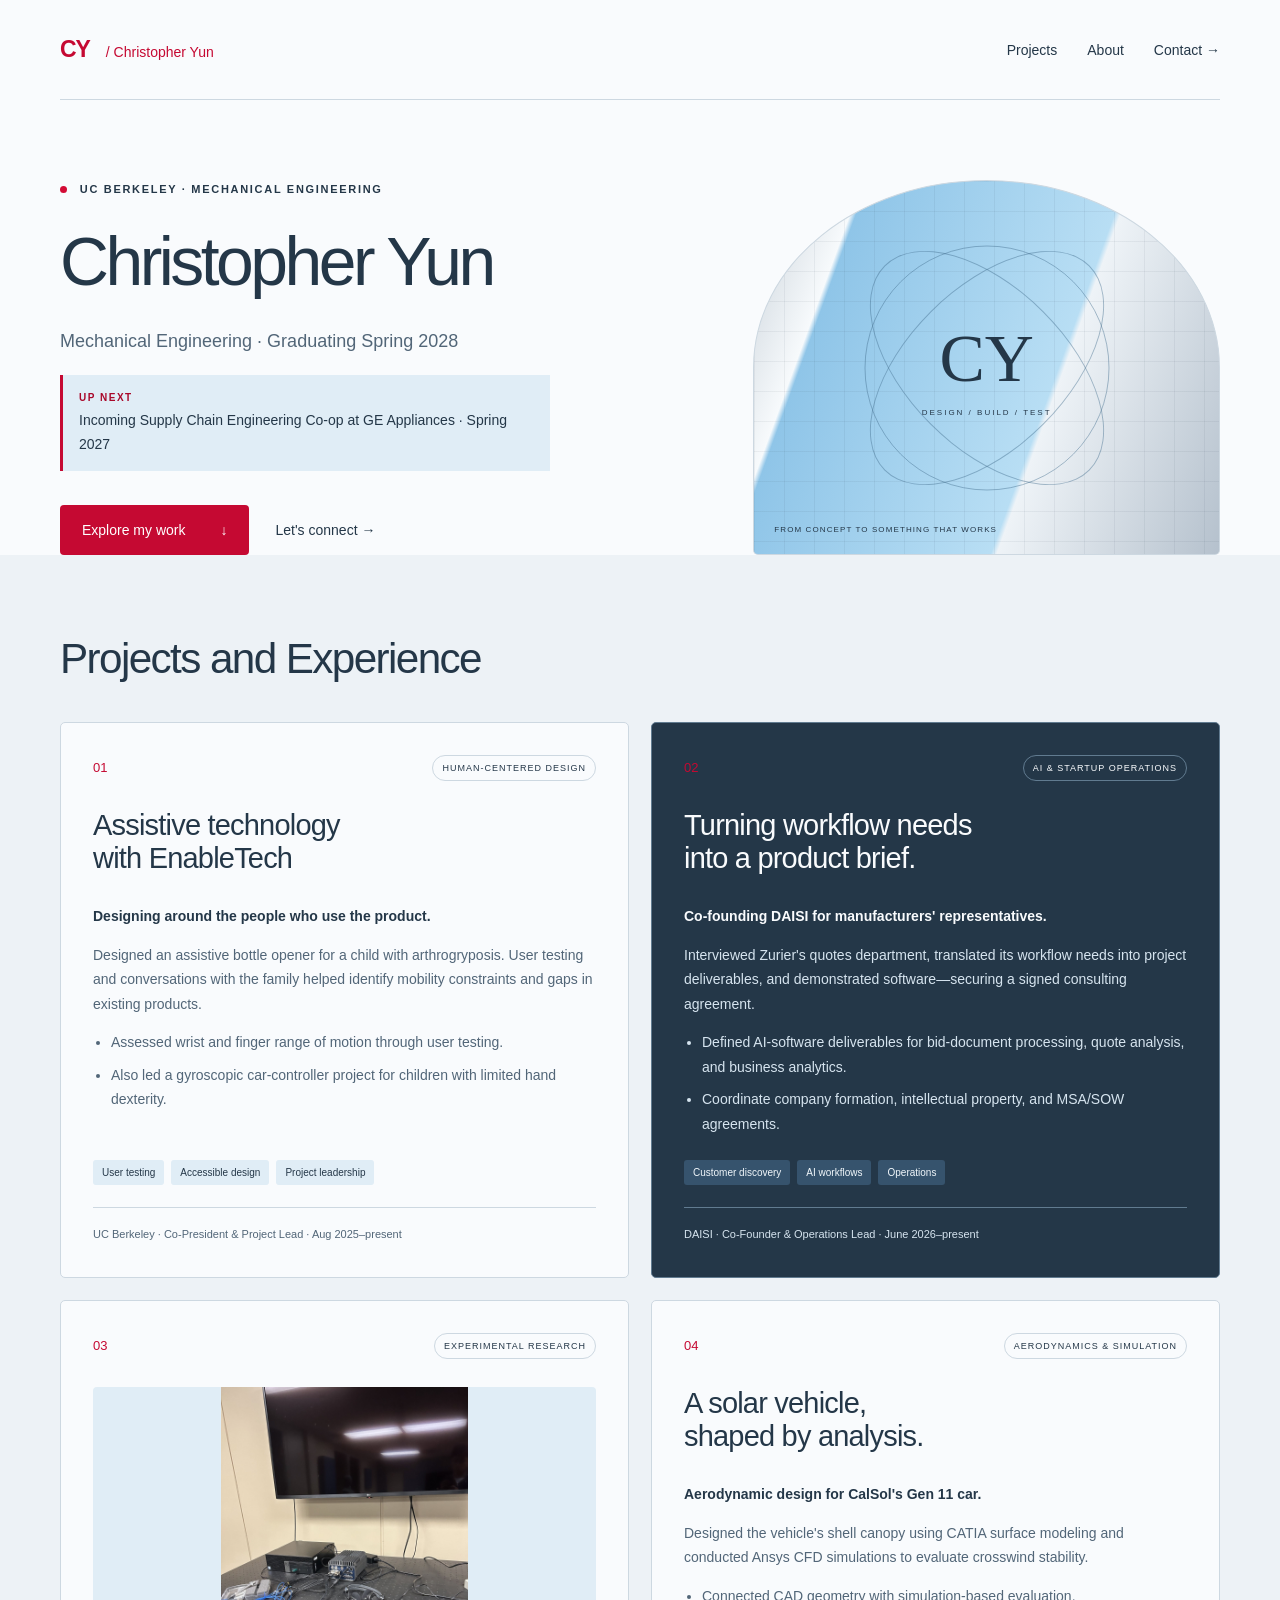
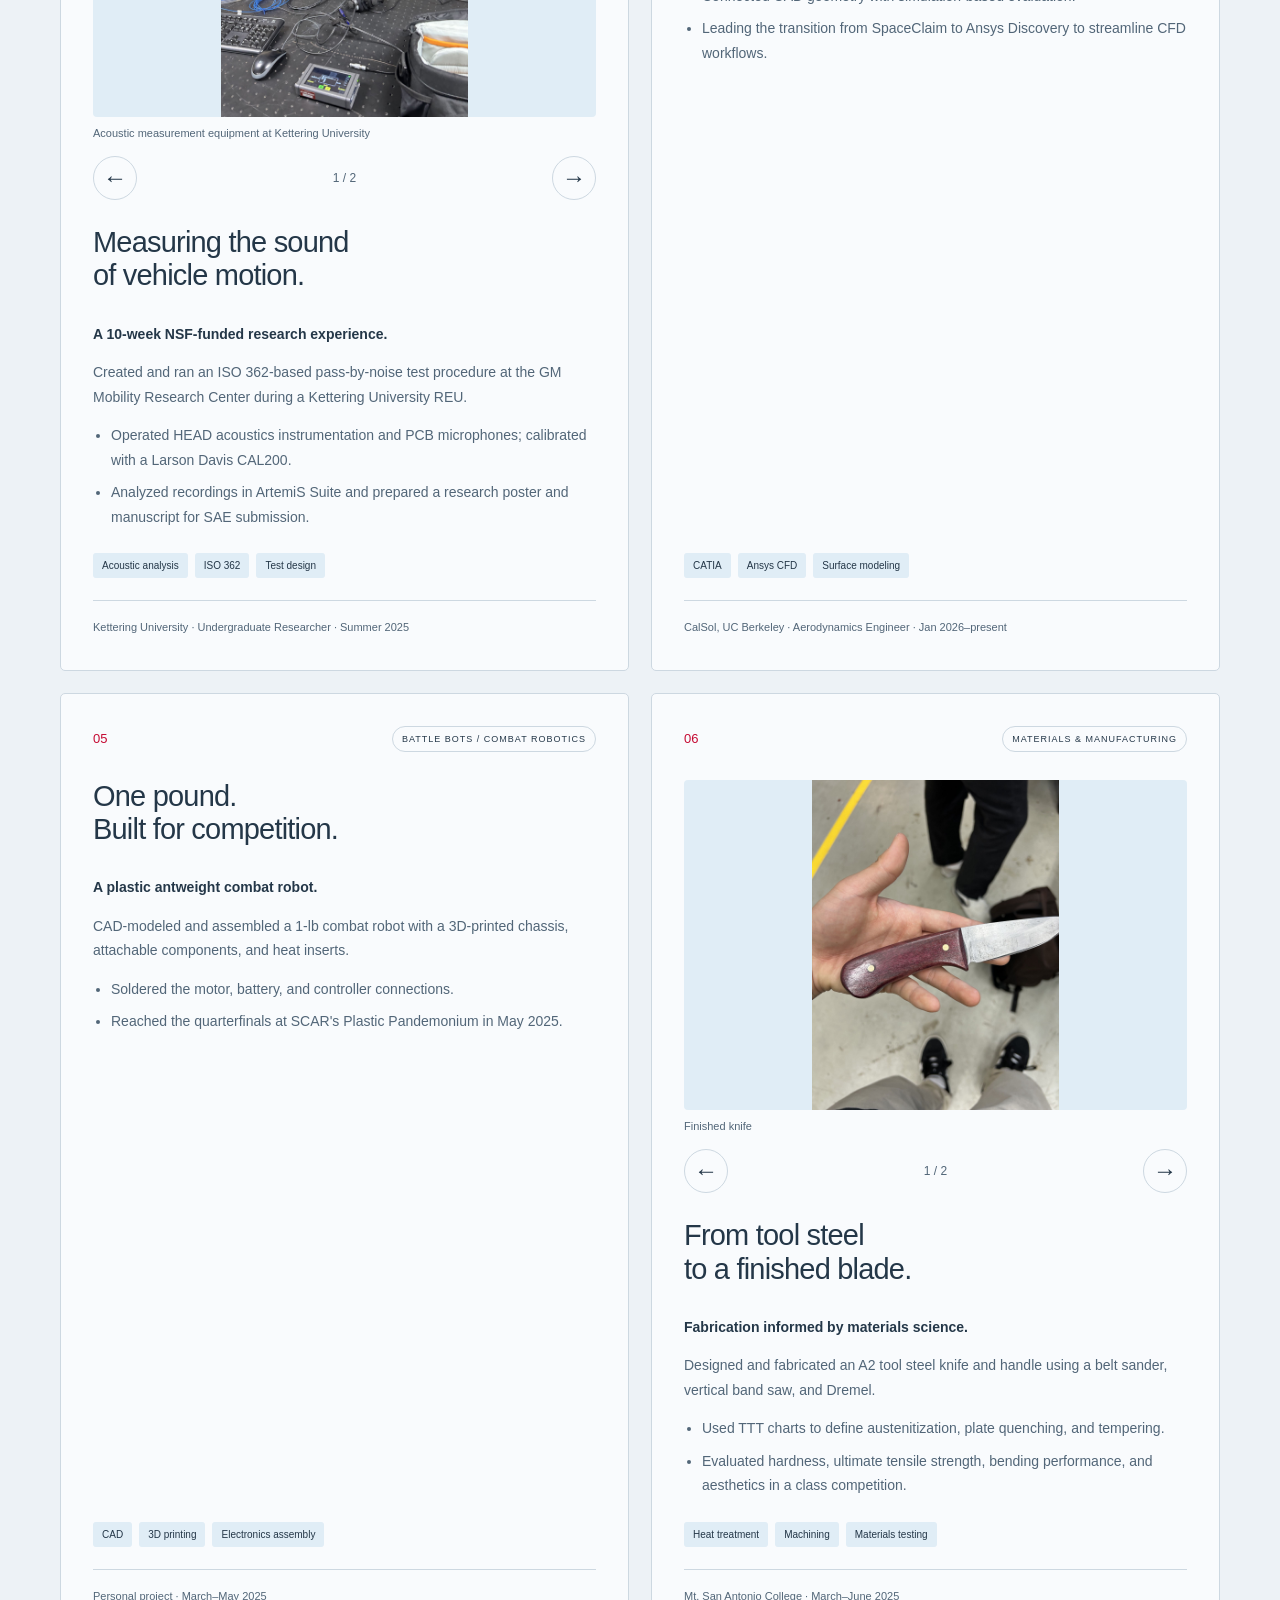
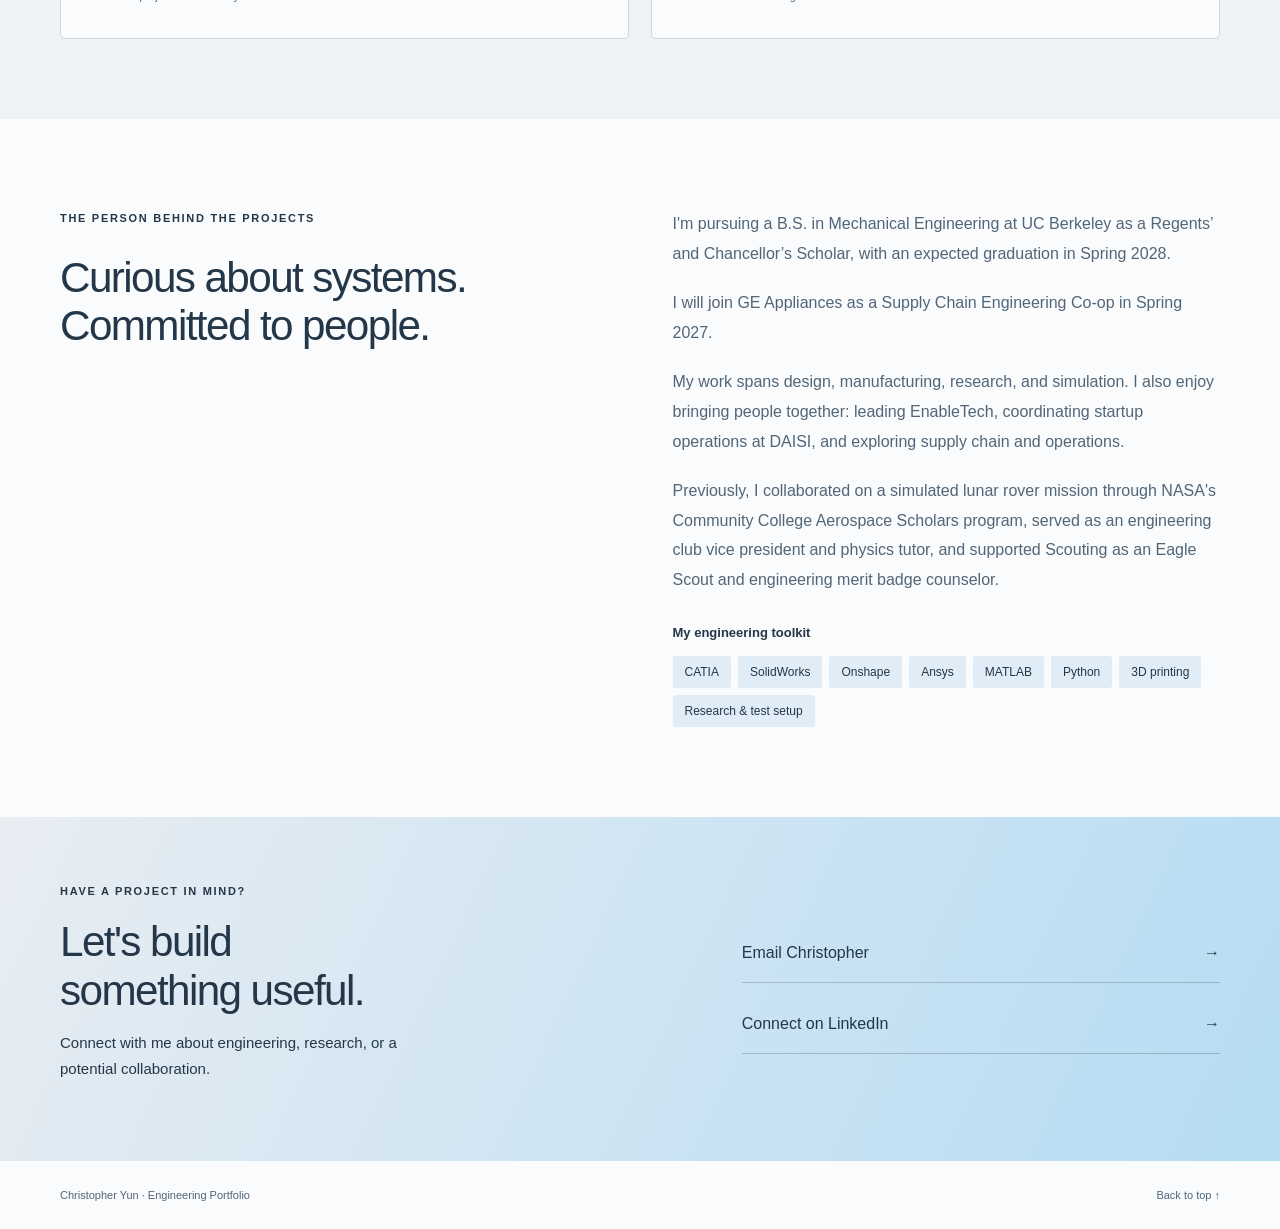
==== index.html @ 8d27eb49 "Simplify project heading and prioritize EnableTech DAISI and Kettering" ====
<!DOCTYPE html>
<html lang="en">
<head>
  <meta charset="UTF-8">
  <meta name="viewport" content="width=device-width, initial-scale=1">
  <meta name="description" content="Christopher Yun is a UC Berkeley mechanical engineering student working across assistive technology, aerodynamics, acoustic research, and startup operations.">
  <meta name="theme-color" content="#b5dcf3">
  <title>Christopher Yun | Engineering Portfolio</title>
  <link rel="stylesheet" href="style.css?v=gallery-5">
</head>
<body>
  <a class="skip-link" href="#main">Skip to content</a>
  <header class="site-header wrap">
    <a class="wordmark" href="#home" aria-label="Christopher Yun home">CY<span> / Christopher Yun</span></a>
    <nav aria-label="Main navigation"><a href="#projects">Projects</a><a href="#about">About</a><a href="#contact">Contact <span aria-hidden="true">&rarr;</span></a></nav>
  </header>
  <main id="main">
    <section class="hero wrap" id="home" aria-labelledby="hero-title">
      <div class="hero-copy">
        <p class="eyebrow"><span class="status-dot"></span> UC Berkeley · Mechanical Engineering</p>
        <h1 id="hero-title">Christopher Yun</h1>
        <p class="intro">Mechanical Engineering · Graduating Spring 2028</p>
        <p class="career-note"><strong>Up next</strong> Incoming Supply Chain Engineering Co-op at GE Appliances · Spring 2027</p>
        <div class="actions"><a class="button" href="#projects">Explore my work <span aria-hidden="true">&darr;</span></a><a class="text-link" href="#contact">Let's connect <span aria-hidden="true">&rarr;</span></a></div>
      </div>
      <div class="hero-drawing" aria-hidden="true">
        <div class="drawing-grid"></div><div class="orbit orbit-one"></div><div class="orbit orbit-two"></div><div class="orbit orbit-three"></div><div class="drawing-center">CY<span>DESIGN / BUILD / TEST</span></div><span class="drawing-label label-top">01 / EXPLORE</span><span class="drawing-label label-bottom">FROM CONCEPT TO SOMETHING THAT WORKS</span>
      </div>
    </section>

    <section class="projects-section" id="projects" aria-labelledby="projects-title"><div class="wrap">
      <div class="section-heading"><h2 id="projects-title">Projects and Experience</h2></div>
      <div class="project-grid">
        <article class="project-card"><div class="project-top"><span class="project-number">01</span><span class="category">Human-centered design</span></div><h3>Assistive technology<br>with EnableTech</h3><p class="project-summary">Designing around the people who use the product.</p><p>Designed an assistive bottle opener for a child with arthrogryposis. User testing and conversations with the family helped identify mobility constraints and gaps in existing products.</p><ul><li>Assessed wrist and finger range of motion through user testing.</li><li>Also led a gyroscopic car-controller project for children with limited hand dexterity.</li></ul><div class="tags"><span>User testing</span><span>Accessible design</span><span>Project leadership</span></div><p class="project-meta">UC Berkeley · Co-President & Project Lead · Aug 2025–present</p></article>
        <article class="project-card accent-card"><div class="project-top"><span class="project-number">02</span><span class="category">AI & startup operations</span></div><h3>Turning workflow needs<br>into a product brief.</h3><p class="project-summary">Co-founding DAISI for manufacturers' representatives.</p><p>Interviewed Zurier's quotes department, translated its workflow needs into project deliverables, and demonstrated software—securing a signed consulting agreement.</p><ul><li>Defined AI-software deliverables for bid-document processing, quote analysis, and business analytics.</li><li>Coordinate company formation, intellectual property, and MSA/SOW agreements.</li></ul><div class="tags"><span>Customer discovery</span><span>AI workflows</span><span>Operations</span></div><p class="project-meta">DAISI · Co-Founder & Operations Lead · June 2026–present</p></article>
        <article class="project-card"><div class="project-top"><span class="project-number">03</span><span class="category">Experimental research</span></div><div class="project-gallery"><figure><a href="assets/images/kettering-equipment.png"><img src="assets/images/kettering-equipment.png" alt="Acoustic research equipment, cables, headphones, and measurement instruments on a Kettering laboratory workbench" loading="lazy" width="1368" height="1824"></a><figcaption>Acoustic measurement equipment at Kettering University</figcaption></figure><figure><a href="assets/images/kettering-lab.png"><img src="assets/images/kettering-lab.png" alt="Christopher Yun in the Kettering acoustics laboratory beside an acoustic test mannequin" loading="lazy" width="1368" height="1824"></a><figcaption>In the Kettering acoustics laboratory</figcaption></figure></div><h3>Measuring the sound<br>of vehicle motion.</h3><p class="project-summary">A 10-week NSF-funded research experience.</p><p>Created and ran an ISO 362-based pass-by-noise test procedure at the GM Mobility Research Center during a Kettering University REU.</p><ul><li>Operated HEAD acoustics instrumentation and PCB microphones; calibrated with a Larson Davis CAL200.</li><li>Analyzed recordings in ArtemiS Suite and prepared a research poster and manuscript for SAE submission.</li></ul><div class="tags"><span>Acoustic analysis</span><span>ISO 362</span><span>Test design</span></div><p class="project-meta">Kettering University · Undergraduate Researcher · Summer 2025</p></article>
        <article class="project-card"><div class="project-top"><span class="project-number">04</span><span class="category">Aerodynamics & simulation</span></div><h3>A solar vehicle,<br>shaped by analysis.</h3><p class="project-summary">Aerodynamic design for CalSol's Gen 11 car.</p><p>Designed the vehicle's shell canopy using CATIA surface modeling and conducted Ansys CFD simulations to evaluate crosswind stability.</p><ul><li>Connected CAD geometry with simulation-based evaluation.</li><li>Leading the transition from SpaceClaim to Ansys Discovery to streamline CFD workflows.</li></ul><div class="tags"><span>CATIA</span><span>Ansys CFD</span><span>Surface modeling</span></div><p class="project-meta">CalSol, UC Berkeley · Aerodynamics Engineer · Jan 2026–present</p></article>
        <article class="project-card"><div class="project-top"><span class="project-number">05</span><span class="category">Battle Bots / Combat Robotics</span></div><h3>One pound.<br>Built for competition.</h3><p class="project-summary">A plastic antweight combat robot.</p><p>CAD-modeled and assembled a 1-lb combat robot with a 3D-printed chassis, attachable components, and heat inserts.</p><ul><li>Soldered the motor, battery, and controller connections.</li><li>Reached the quarterfinals at SCAR's Plastic Pandemonium in May 2025.</li></ul><div class="tags"><span>CAD</span><span>3D printing</span><span>Electronics assembly</span></div><p class="project-meta">Personal project · March–May 2025</p></article>
        <article class="project-card"><div class="project-top"><span class="project-number">06</span><span class="category">Materials & manufacturing</span></div><div class="project-gallery knife-gallery"><figure><a href="assets/images/knife-finished.png"><img src="assets/images/knife-finished.png" alt="Finished steel knife with a polished purple wooden handle and brass pins" loading="lazy" width="1368" height="1824"></a><figcaption>Finished knife</figcaption></figure><figure><a href="assets/images/knife-sheath.png"><img src="assets/images/knife-sheath.png" alt="Finished knife resting in a stitched leather sheath" loading="lazy" width="1368" height="1824"></a><figcaption>Knife with leather sheath</figcaption></figure></div><h3>From tool steel<br>to a finished blade.</h3><p class="project-summary">Fabrication informed by materials science.</p><p>Designed and fabricated an A2 tool steel knife and handle using a belt sander, vertical band saw, and Dremel.</p><ul><li>Used TTT charts to define austenitization, plate quenching, and tempering.</li><li>Evaluated hardness, ultimate tensile strength, bending performance, and aesthetics in a class competition.</li></ul><div class="tags"><span>Heat treatment</span><span>Machining</span><span>Materials testing</span></div><p class="project-meta">Mt. San Antonio College · March–June 2025</p></article>
      </div>
    </div></section>

    <section class="about wrap" id="about" aria-labelledby="about-title"><div><p class="eyebrow">The person behind the projects</p><h2 id="about-title">Curious about systems.<br>Committed to people.</h2></div><div class="about-copy"><p>I'm pursuing a B.S. in Mechanical Engineering at UC Berkeley as a Regents’ and Chancellor’s Scholar, with an expected graduation in Spring 2028.</p><p>I will join GE Appliances as a Supply Chain Engineering Co-op in Spring 2027.</p><p>My work spans design, manufacturing, research, and simulation. I also enjoy bringing people together: leading EnableTech, coordinating startup operations at DAISI, and exploring supply chain and operations.</p><p>Previously, I collaborated on a simulated lunar rover mission through NASA's Community College Aerospace Scholars program, served as an engineering club vice president and physics tutor, and supported Scouting as an Eagle Scout and engineering merit badge counselor.</p><h3>My engineering toolkit</h3><div class="tags skills"><span>CATIA</span><span>SolidWorks</span><span>Onshape</span><span>Ansys</span><span>MATLAB</span><span>Python</span><span>3D printing</span><span>Research & test setup</span></div></div></section>

    <section class="contact-section" id="contact" aria-labelledby="contact-title"><div class="wrap contact"><div><p class="eyebrow">Have a project in mind?</p><h2 id="contact-title">Let's build<br>something useful.</h2><p>Connect with me about engineering, research, or a potential collaboration.</p></div><div class="contact-links"><a href="mailto:christopheryun209@gmail.com">Email Christopher <span aria-hidden="true">&rarr;</span></a><a href="https://www.linkedin.com/in/christopher-yun-35905a336/" target="_blank" rel="noopener noreferrer">Connect on LinkedIn <span aria-hidden="true">&rarr;</span></a></div></div></section>
  </main>
  <footer class="wrap"><span>Christopher Yun · Engineering Portfolio</span><a href="#home">Back to top ↑</a></footer>
  <script src="gallery.js?v=1" defer></script>
</body>
</html>
---- style.css ----
/* Theme colors and shared measurements. Change these to personalize the site. */
:root{--paper:#f9fbfd;--ink:#243748;--muted:#526678;--line:#cdd8e1;--accent:#b5dcf3;--white:#fff;--width:1160px}
*{box-sizing:border-box}html{scroll-behavior:smooth;scroll-padding-top:24px}body{margin:0;background:var(--paper);color:var(--ink);font-family:Arial,Helvetica,sans-serif;-webkit-font-smoothing:antialiased}a{color:inherit}a:focus-visible{outline:3px solid #d30b35;outline-offset:6px}::selection{background:var(--accent)}.wrap{width:min(var(--width),calc(100% - 80px));margin-inline:auto}.skip-link{position:absolute;top:-80px;left:20px;background:var(--ink);color:white;padding:12px;z-index:5}.skip-link:focus{top:12px}.site-header{min-height:100px;display:flex;align-items:center;justify-content:space-between;border-bottom:1px solid var(--line);gap:24px}.wordmark{text-decoration:none;font-weight:800;font-size:23px;letter-spacing:-1px}.wordmark span{font-size:14px;font-weight:400;letter-spacing:0;margin-left:12px}nav{display:flex;gap:30px}nav a{text-decoration:none;font-size:14px}nav a:hover,.text-link:hover{ text-decoration:underline;text-underline-offset:5px}.hero{padding-top:80px;display:grid;grid-template-columns:1.4fr 1fr;gap:40px}.eyebrow{text-transform:uppercase;letter-spacing:1.7px;font-size:11px;font-weight:700;line-height:1.7;margin:0 0 26px}.status-dot{display:inline-block;width:7px;height:7px;background:#d30b35;border-radius:50%;margin-right:8px}h1{font-size:clamp(46px,5.3vw,72px);line-height:1.08;letter-spacing:-3.5px;font-weight:500;margin:0 0 28px}h1 em{font-family:Georgia,'Times New Roman',serif;font-weight:400}.intro{font-size:18px;line-height:1.75;color:var(--muted);max-width:490px}.actions{display:flex;gap:26px;align-items:center;margin-top:34px}.button{background:var(--ink);color:white;padding:17px 22px;text-decoration:none;border-radius:4px;font-size:14px;display:flex;gap:35px}.button:hover{background:#a9082a}.text-link{font-size:14px;text-decoration:none}.hero-drawing{position:relative;min-height:350px;background:#d7e7f2;overflow:hidden;border:1px solid var(--line);border-radius:50% 50% 5px 5px}.drawing-grid{position:absolute;inset:0;background-image:linear-gradient(#24374810 1px,transparent 1px),linear-gradient(90deg,#24374810 1px,transparent 1px);background-size:30px 30px}.orbit{position:absolute;left:50%;top:50%;width:245px;height:245px;border:1px solid #416b8c70;border-radius:50%;transform:translate(-50%,-50%)}.orbit-two{width:160px;height:290px;transform:translate(-50%,-50%) rotate(45deg)}.orbit-three{width:160px;height:290px;transform:translate(-50%,-50%) rotate(-45deg)}.drawing-center{position:absolute;top:50%;left:50%;transform:translate(-50%,-50%);text-align:center;font-family:Georgia,serif;font-size:68px}.drawing-center span{display:block;font:8px Arial,sans-serif;letter-spacing:2px;white-space:nowrap;margin-top:10px}.drawing-label{position:absolute;left:20px;font:8px Arial,sans-serif;letter-spacing:1.1px}.label-top{top:25px}.label-bottom{bottom:20px}.hero-bottom{grid-column:1/-1;display:flex;justify-content:space-between;padding:30px 0;border-top:1px solid var(--line);font-size:12px;color:var(--muted);margin-top:32px}.projects-section{background:#edf2f6;padding:80px 0}.section-heading{display:flex;justify-content:space-between;align-items:end;gap:40px;margin-bottom:38px}h2{font-size:clamp(32px,3.3vw,44px);line-height:1.15;letter-spacing:-1.6px;font-weight:500;margin:0}.section-heading .eyebrow{margin-bottom:16px}.section-heading>p{max-width:310px;font-size:15px;line-height:1.7;color:var(--muted);margin:0}.project-grid{display:grid;grid-template-columns:1fr 1fr;gap:22px}.project-card{padding:32px;background:var(--paper);border:1px solid var(--line);border-radius:5px;display:flex;flex-direction:column}.project-top{display:flex;justify-content:space-between;align-items:center;gap:12px;margin-bottom:28px}.project-number{font-size:13px;color:var(--muted)}.category{text-transform:uppercase;font-size:9px;letter-spacing:1px;border:1px solid var(--line);padding:7px 9px;border-radius:20px}.project-card h3{font-size:29px;line-height:1.15;letter-spacing:-.8px;font-weight:500;margin:0 0 15px}.project-card p,.project-card li{font-size:14px;line-height:1.75;color:var(--muted)}.project-card .project-summary{font-weight:700;color:var(--ink);margin-bottom:0}.project-card ul{padding-left:18px;margin:0 0 24px}.project-card li+li{margin-top:8px}.tags{display:flex;flex-wrap:wrap;gap:7px;margin-top:auto}.tags span{font-size:10px;padding:7px 9px;background:#e0edf6;border-radius:3px}.project-card .project-meta{font-size:11px;border-top:1px solid var(--line);padding-top:17px;margin:22px 0 0}.accent-card{background:var(--ink);color:var(--paper);--muted:#d6e4ef;--line:#617b90}.accent-card .project-summary{color:var(--paper)}.accent-card .tags span{background:#36536d;color:#f1f7fb}.about{padding-block:90px;display:grid;grid-template-columns:1fr 1fr;gap:65px}.about-copy>p{font-size:16px;line-height:1.85;color:var(--muted);margin:0 0 20px}.about-copy h3{font-size:13px;margin:30px 0 16px}.skills span{font-size:12px;padding:9px 12px}.contact-section{background:var(--accent);padding-block:65px}.contact{display:grid;grid-template-columns:1.3fr 1fr;gap:60px;align-items:center}.contact .eyebrow{margin-bottom:18px}.contact p:not(.eyebrow){font-size:15px;line-height:1.7;max-width:390px}.contact-links{display:flex;flex-direction:column;gap:12px}.contact-links a{display:flex;justify-content:space-between;padding:20px 0;border-bottom:1px solid #24374840;text-decoration:none;font-size:16px}.contact-links a:hover{border-color:var(--ink)}footer{padding-block:28px;display:flex;justify-content:space-between;gap:20px;font-size:11px;color:var(--muted)}footer a{text-decoration:none}
/* On smaller screens, stack columns so the content stays readable. */
@media(max-width:800px){.wrap{width:calc(100% - 40px)}.site-header{min-height:82px}.wordmark span{display:none}nav{gap:20px}.hero{padding-top:48px;grid-template-columns:1fr}.hero-drawing{min-height:300px;max-width:440px;width:100%;justify-self:center}.hero-bottom{gap:18px;margin-top:0;flex-wrap:wrap}.section-heading{display:block}.section-heading>p{margin-top:20px}.projects-section{padding-block:50px}.about{grid-template-columns:1fr;gap:30px;padding-block:55px}.contact{grid-template-columns:1fr;gap:25px}.contact-section{padding-block:45px}h1{letter-spacing:-2px}.project-card{padding:24px}.category{font-size:8px}}
@media(max-width:560px){.project-grid{grid-template-columns:1fr}.hero-bottom{font-size:10px}.hero{gap:30px}.hero-drawing{min-height:280px}.actions{gap:20px}.button{gap:20px}.project-card h3{font-size:28px}footer{flex-wrap:wrap}.eyebrow{font-size:10px}.contact h2{font-size:39px}}
@media(prefers-reduced-motion:reduce){html{scroll-behavior:auto}}

/* Icy blue, brushed silver, and red accents inspired by the reference. */
.hero-drawing{background:linear-gradient(110deg,#c7d0d8 0%,#f7fafc 18%,#8fc5e8 19%,#b8def4 62%,#eef3f7 63%,#b5c1cd 100%)}
.button{background:#c50932}.wordmark,.project-number,h1 em{color:#c50932}.contact-section{background:linear-gradient(115deg,#e8edf2,#b5dcf3)}

.career-note{max-width:490px;padding:14px 16px;border-left:3px solid #c50932;background:#e0edf6;font-size:14px;line-height:1.7}.career-note strong{display:block;color:#a9082a;font-size:10px;text-transform:uppercase;letter-spacing:1.5px;margin-bottom:3px}

/* Project photographs: click an image to see the original. */
.project-gallery{margin:0 0 26px;display:grid;gap:12px}.project-gallery figure{margin:0;min-width:0}.project-gallery a{display:block;border-radius:4px;overflow:hidden;background:#e0edf6}.project-gallery img{display:block;width:100%;height:280px;object-fit:cover;object-position:center 65%}.project-gallery figcaption{font-size:11px;line-height:1.6;color:var(--muted);margin-top:8px}.knife-gallery{grid-template-columns:1fr 1fr}.knife-gallery img{height:250px;object-fit:contain;background:#e0edf6}@media(max-width:560px){.knife-gallery img{height:210px}.project-gallery img{max-width:100%}}

/* Enhanced galleries show one cover at a time; all photos remain available without JavaScript. */
.project-gallery.is-carousel{display:block;min-width:0}
.project-gallery.is-carousel figure[hidden]{display:none}
.project-gallery.is-carousel img{height:330px;object-fit:contain;background:#e0edf6}
.gallery-controls{display:flex;align-items:center;justify-content:space-between;gap:16px;margin-top:14px}
.gallery-controls button{width:44px;height:44px;border:1px solid var(--line);border-radius:50%;background:var(--paper);color:var(--ink);cursor:pointer;font-size:24px;line-height:1}
.gallery-controls button:hover{background:var(--accent)}
.gallery-controls button:focus-visible{outline:3px solid #c50932;outline-offset:3px}
.gallery-count{font-size:12px;color:var(--muted);font-variant-numeric:tabular-nums}
@media(max-width:560px){.project-gallery.is-carousel img{height:280px}}
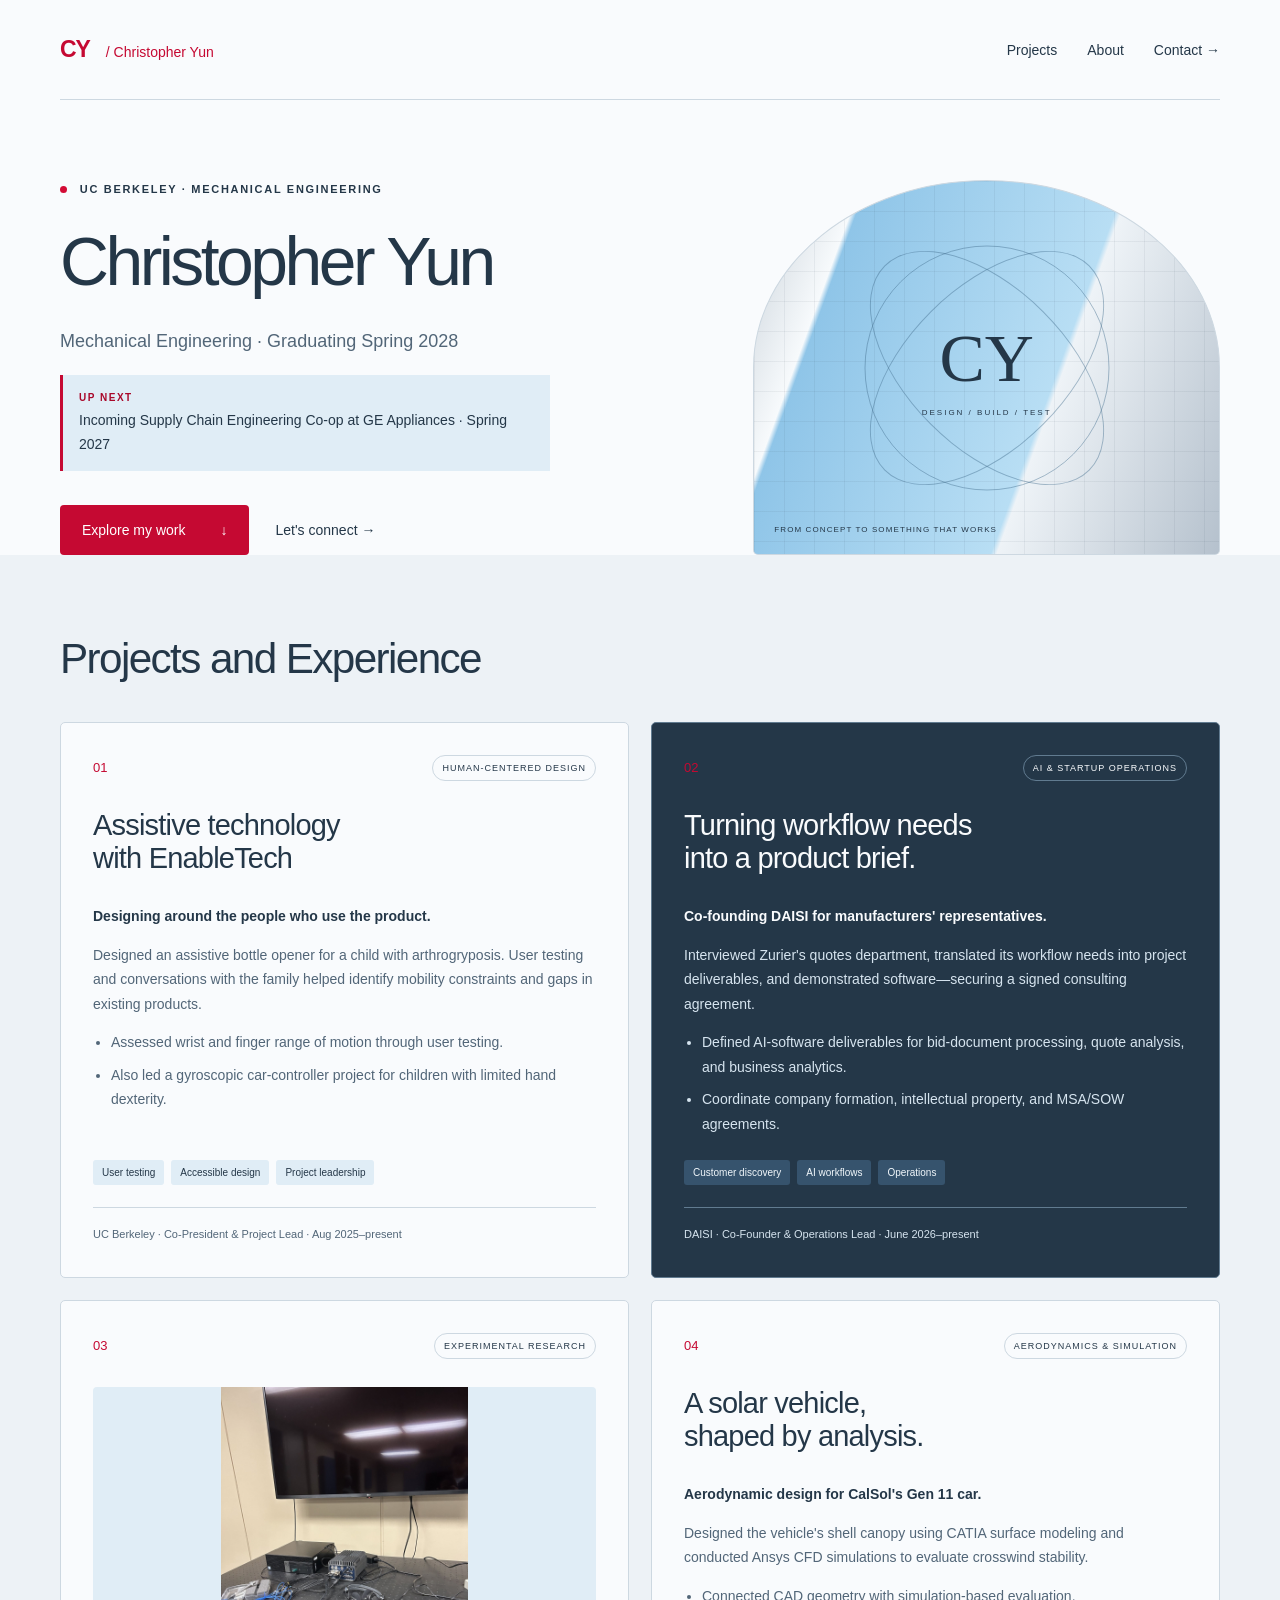
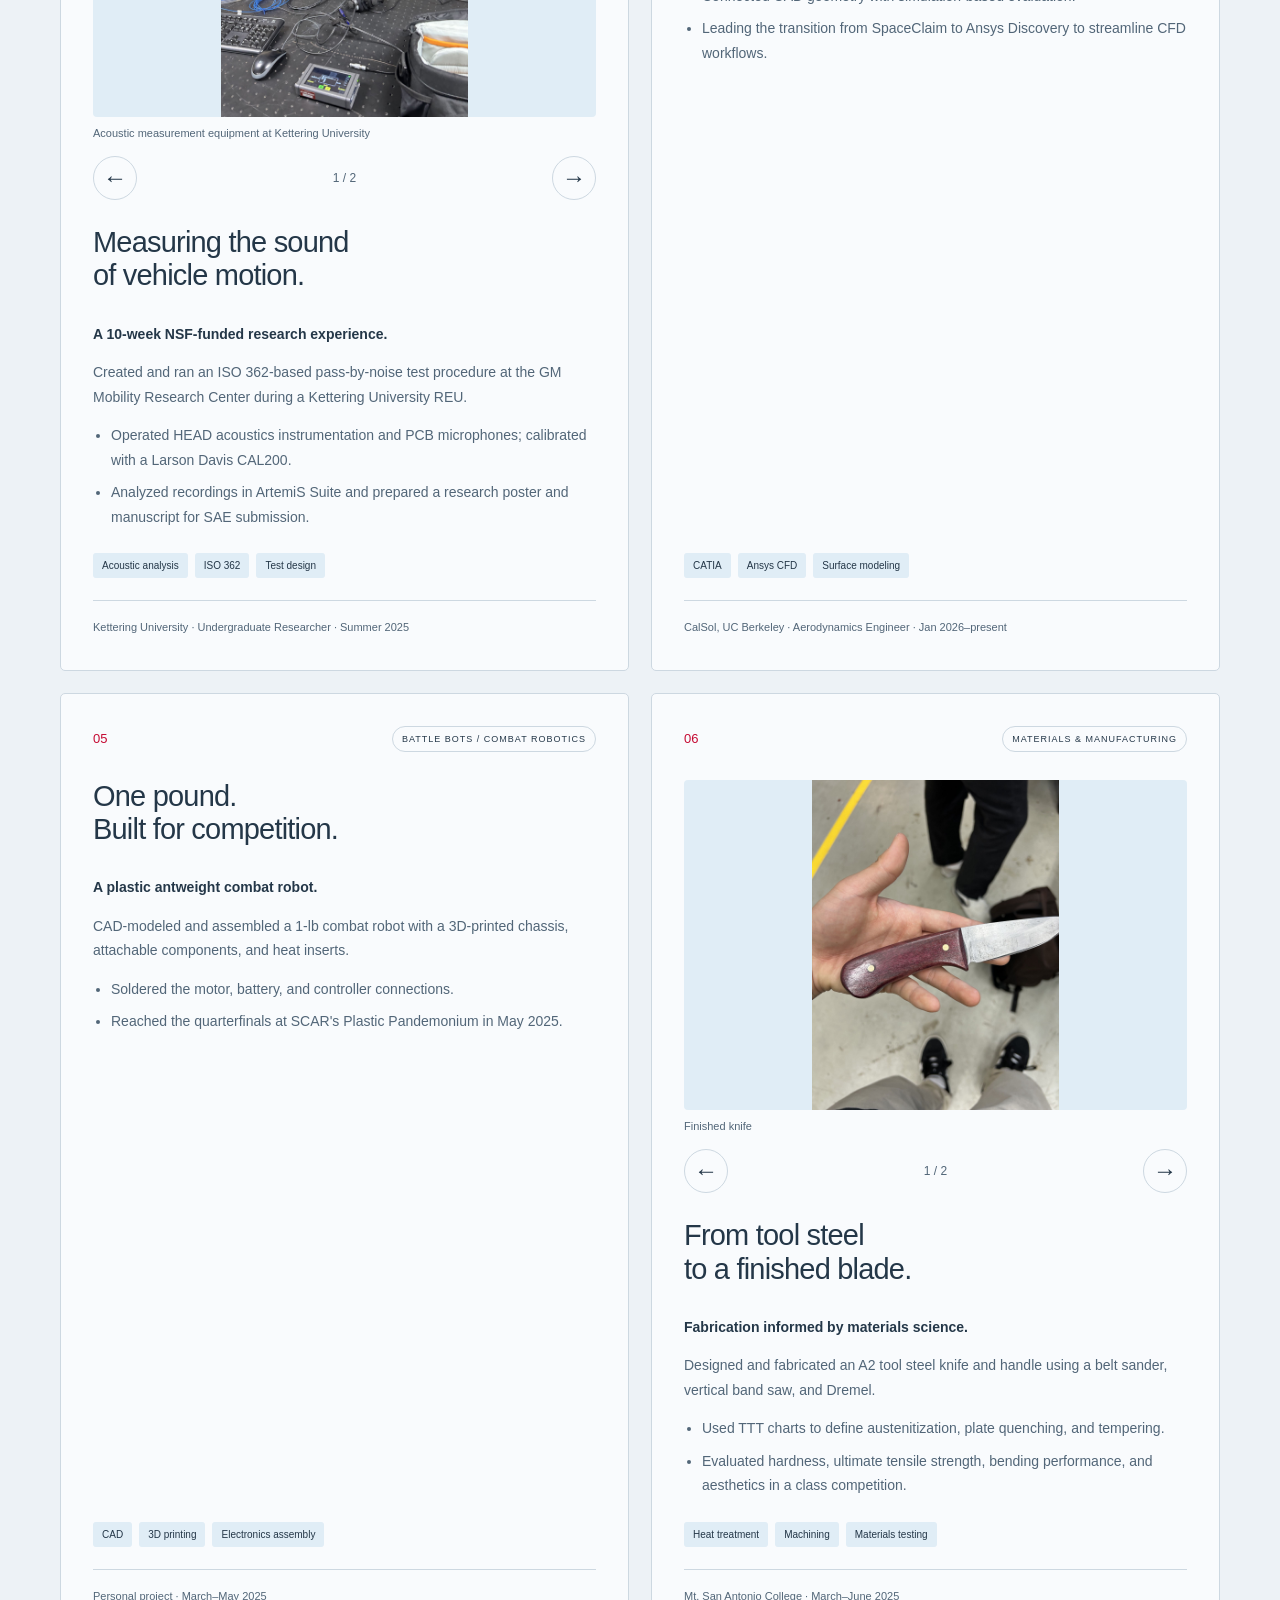
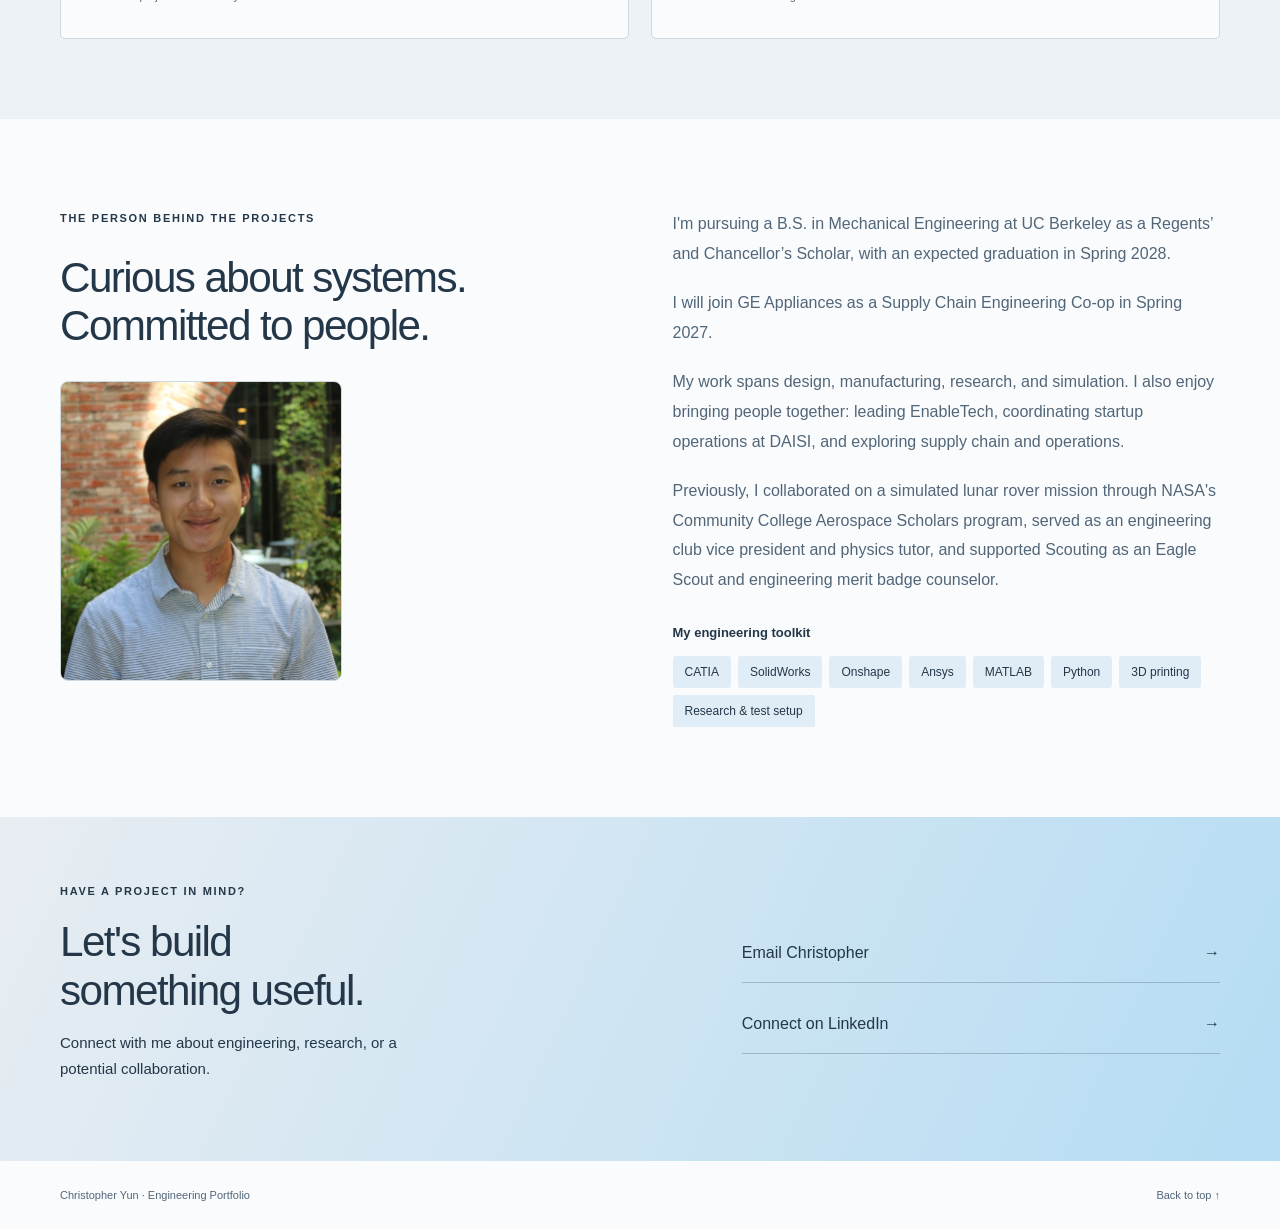
==== commit 1d3fe6b9: "Display LinkedIn portrait in About section" ====
--- a/index.html
+++ b/index.html
@@ -6,7 +6,7 @@
   <meta name="description" content="Christopher Yun is a UC Berkeley mechanical engineering student working across assistive technology, aerodynamics, acoustic research, and startup operations.">
   <meta name="theme-color" content="#b5dcf3">
   <title>Christopher Yun | Engineering Portfolio</title>
-  <link rel="stylesheet" href="style.css?v=gallery-5">
+  <link rel="stylesheet" href="style.css?v=portrait-6">
 </head>
 <body>
   <a class="skip-link" href="#main">Skip to content</a>
@@ -40,7 +40,7 @@
       </div>
     </div></section>
 
-    <section class="about wrap" id="about" aria-labelledby="about-title"><div><p class="eyebrow">The person behind the projects</p><h2 id="about-title">Curious about systems.<br>Committed to people.</h2></div><div class="about-copy"><p>I'm pursuing a B.S. in Mechanical Engineering at UC Berkeley as a Regents’ and Chancellor’s Scholar, with an expected graduation in Spring 2028.</p><p>I will join GE Appliances as a Supply Chain Engineering Co-op in Spring 2027.</p><p>My work spans design, manufacturing, research, and simulation. I also enjoy bringing people together: leading EnableTech, coordinating startup operations at DAISI, and exploring supply chain and operations.</p><p>Previously, I collaborated on a simulated lunar rover mission through NASA's Community College Aerospace Scholars program, served as an engineering club vice president and physics tutor, and supported Scouting as an Eagle Scout and engineering merit badge counselor.</p><h3>My engineering toolkit</h3><div class="tags skills"><span>CATIA</span><span>SolidWorks</span><span>Onshape</span><span>Ansys</span><span>MATLAB</span><span>Python</span><span>3D printing</span><span>Research & test setup</span></div></div></section>
+    <section class="about wrap" id="about" aria-labelledby="about-title"><div><p class="eyebrow">The person behind the projects</p><h2 id="about-title">Curious about systems.<br>Committed to people.</h2><img class="about-portrait" src="assets/images/Christopher%20Yun%20Linkedin%20Photo.png" alt="Portrait of Christopher Yun" width="282" height="300" loading="lazy"></div><div class="about-copy"><p>I'm pursuing a B.S. in Mechanical Engineering at UC Berkeley as a Regents’ and Chancellor’s Scholar, with an expected graduation in Spring 2028.</p><p>I will join GE Appliances as a Supply Chain Engineering Co-op in Spring 2027.</p><p>My work spans design, manufacturing, research, and simulation. I also enjoy bringing people together: leading EnableTech, coordinating startup operations at DAISI, and exploring supply chain and operations.</p><p>Previously, I collaborated on a simulated lunar rover mission through NASA's Community College Aerospace Scholars program, served as an engineering club vice president and physics tutor, and supported Scouting as an Eagle Scout and engineering merit badge counselor.</p><h3>My engineering toolkit</h3><div class="tags skills"><span>CATIA</span><span>SolidWorks</span><span>Onshape</span><span>Ansys</span><span>MATLAB</span><span>Python</span><span>3D printing</span><span>Research & test setup</span></div></div></section>
 
     <section class="contact-section" id="contact" aria-labelledby="contact-title"><div class="wrap contact"><div><p class="eyebrow">Have a project in mind?</p><h2 id="contact-title">Let's build<br>something useful.</h2><p>Connect with me about engineering, research, or a potential collaboration.</p></div><div class="contact-links"><a href="mailto:christopheryun209@gmail.com">Email Christopher <span aria-hidden="true">&rarr;</span></a><a href="https://www.linkedin.com/in/christopher-yun-35905a336/" target="_blank" rel="noopener noreferrer">Connect on LinkedIn <span aria-hidden="true">&rarr;</span></a></div></div></section>
   </main>
--- a/style.css
+++ b/style.css
@@ -25,3 +25,5 @@
 .gallery-controls button:focus-visible{outline:3px solid #c50932;outline-offset:3px}
 .gallery-count{font-size:12px;color:var(--muted);font-variant-numeric:tabular-nums}
 @media(max-width:560px){.project-gallery.is-carousel img{height:280px}}
+
+.about-portrait{display:block;width:282px;max-width:100%;height:auto;margin-top:30px;border-radius:8px;border:1px solid var(--line)}
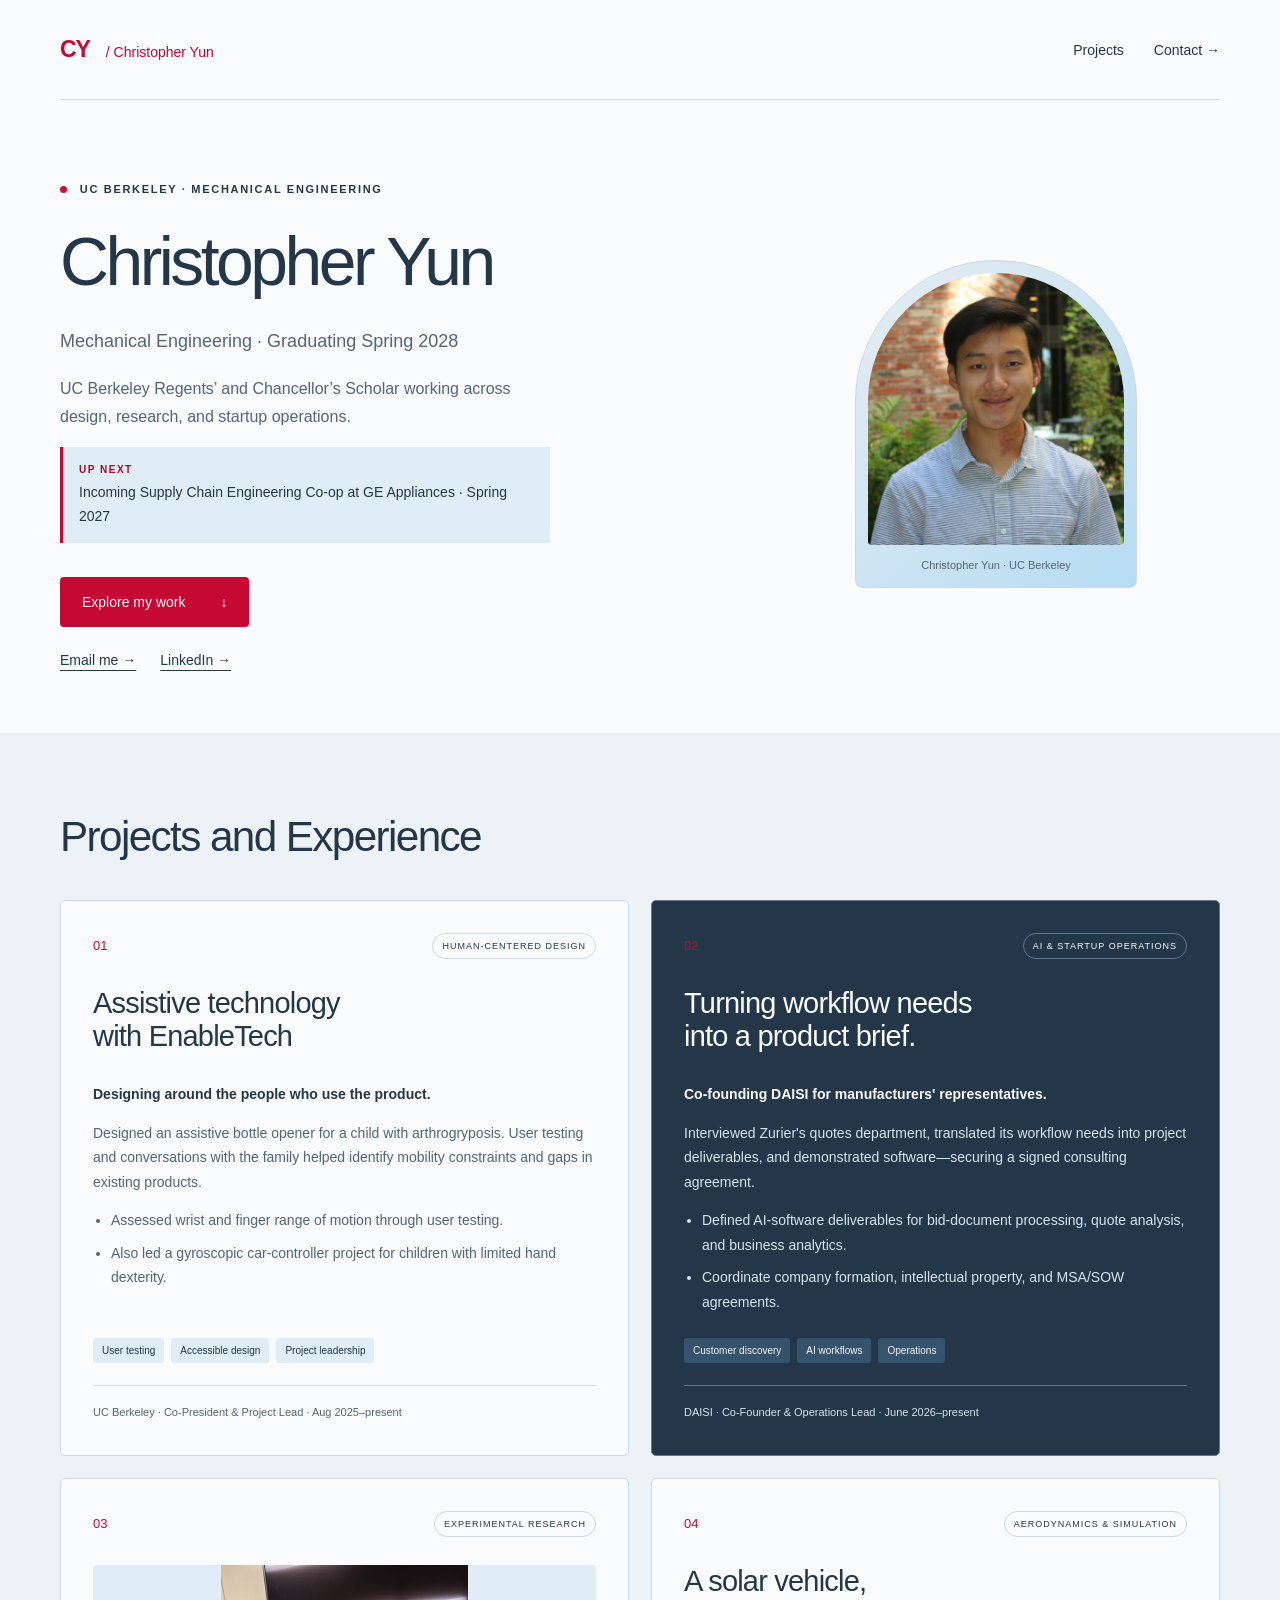
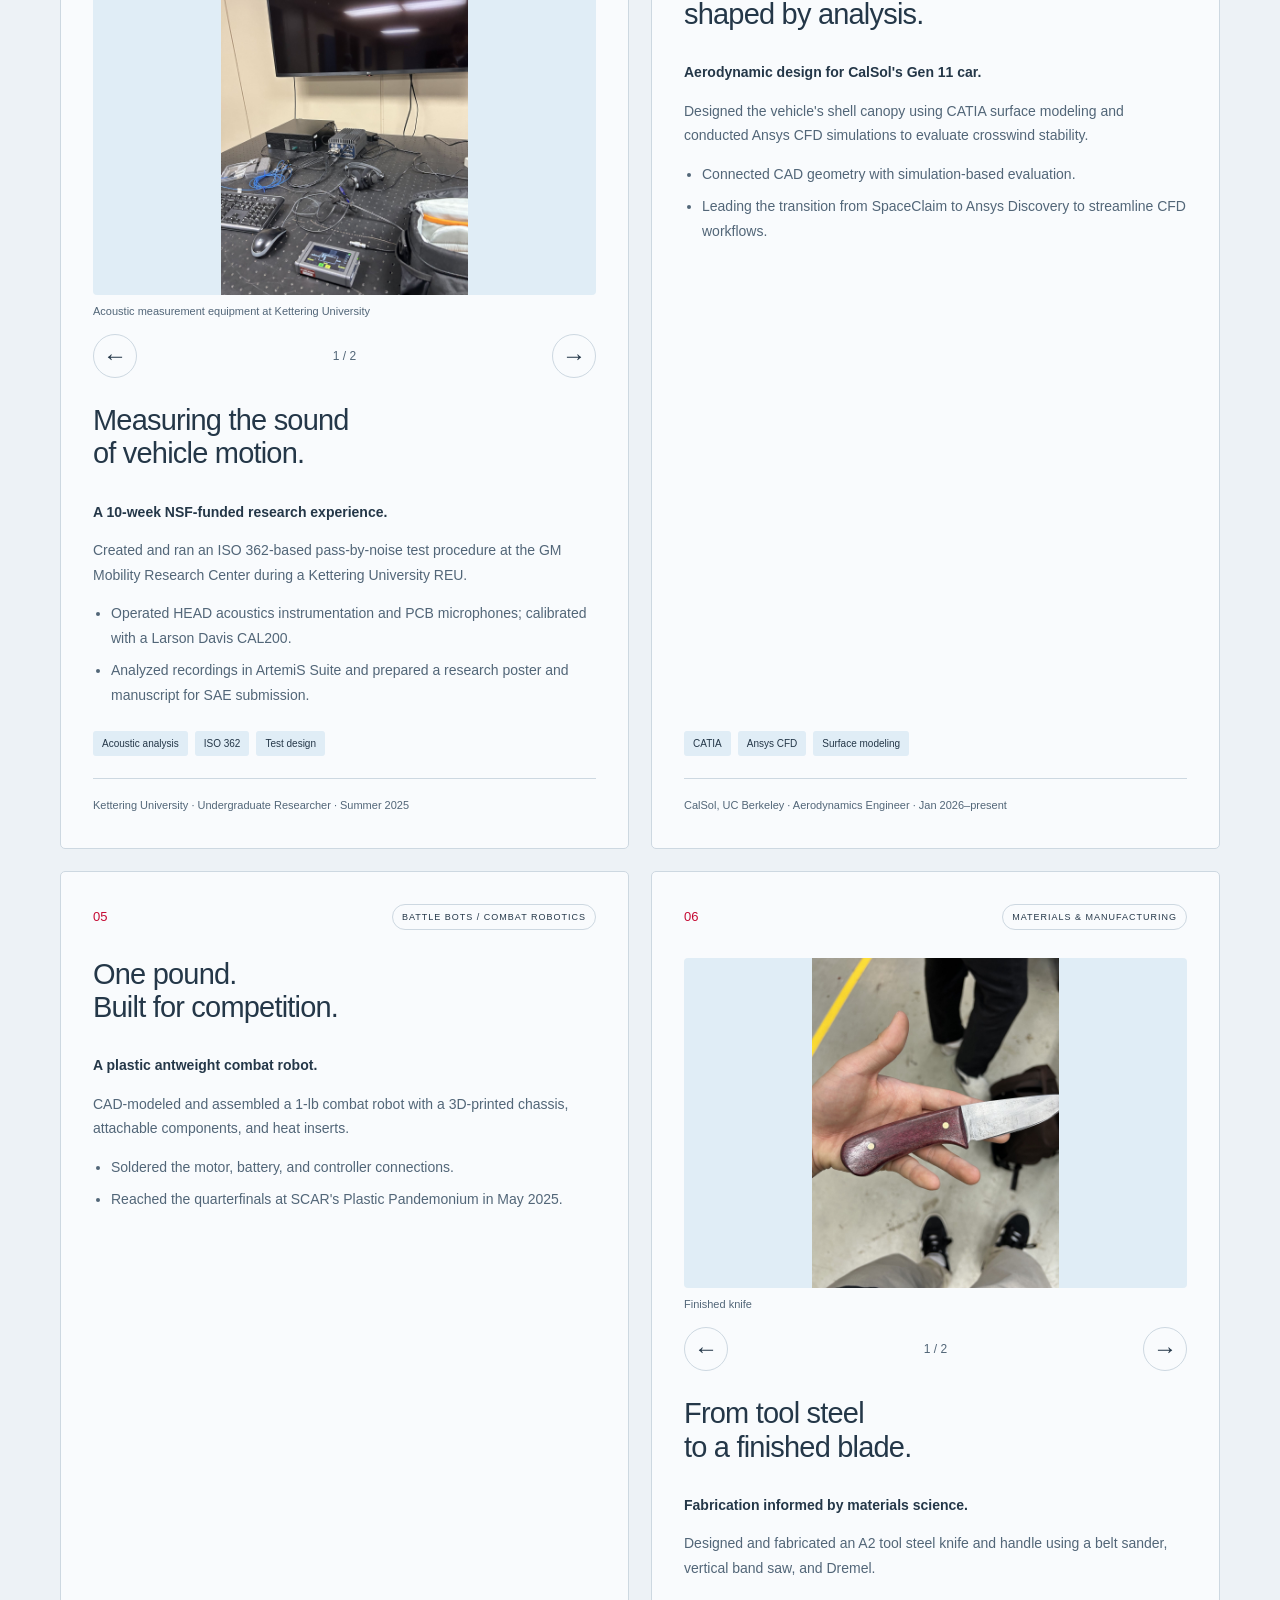
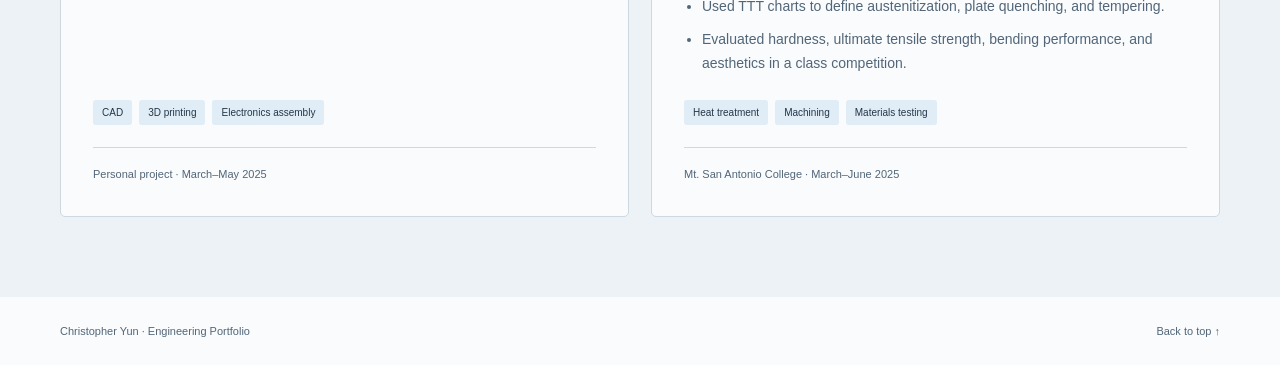
==== commit 9ea5ca91: "Bring portrait and compact bio into opening section" ====
--- a/index.html
+++ b/index.html
@@ -6,13 +6,13 @@
   <meta name="description" content="Christopher Yun is a UC Berkeley mechanical engineering student working across assistive technology, aerodynamics, acoustic research, and startup operations.">
   <meta name="theme-color" content="#b5dcf3">
   <title>Christopher Yun | Engineering Portfolio</title>
-  <link rel="stylesheet" href="style.css?v=portrait-6">
+  <link rel="stylesheet" href="style.css?v=front-portrait-7">
 </head>
 <body>
   <a class="skip-link" href="#main">Skip to content</a>
   <header class="site-header wrap">
     <a class="wordmark" href="#home" aria-label="Christopher Yun home">CY<span> / Christopher Yun</span></a>
-    <nav aria-label="Main navigation"><a href="#projects">Projects</a><a href="#about">About</a><a href="#contact">Contact <span aria-hidden="true">&rarr;</span></a></nav>
+    <nav aria-label="Main navigation"><a href="#projects">Projects</a><a href="#contact">Contact <span aria-hidden="true">&rarr;</span></a></nav>
   </header>
   <main id="main">
     <section class="hero wrap" id="home" aria-labelledby="hero-title">
@@ -20,12 +20,12 @@
         <p class="eyebrow"><span class="status-dot"></span> UC Berkeley · Mechanical Engineering</p>
         <h1 id="hero-title">Christopher Yun</h1>
         <p class="intro">Mechanical Engineering · Graduating Spring 2028</p>
+        <p class="hero-bio">UC Berkeley Regents’ and Chancellor’s Scholar working across design, research, and startup operations.</p>
         <p class="career-note"><strong>Up next</strong> Incoming Supply Chain Engineering Co-op at GE Appliances · Spring 2027</p>
-        <div class="actions"><a class="button" href="#projects">Explore my work <span aria-hidden="true">&darr;</span></a><a class="text-link" href="#contact">Let's connect <span aria-hidden="true">&rarr;</span></a></div>
+        <div class="actions"><a class="button" href="#projects">Explore my work <span aria-hidden="true">&darr;</span></a></div>
+        <div class="hero-contact" id="contact"><a href="mailto:christopheryun209@gmail.com">Email me &rarr;</a><a href="https://www.linkedin.com/in/christopher-yun-35905a336/" target="_blank" rel="noopener noreferrer">LinkedIn &rarr;</a></div>
       </div>
-      <div class="hero-drawing" aria-hidden="true">
-        <div class="drawing-grid"></div><div class="orbit orbit-one"></div><div class="orbit orbit-two"></div><div class="orbit orbit-three"></div><div class="drawing-center">CY<span>DESIGN / BUILD / TEST</span></div><span class="drawing-label label-top">01 / EXPLORE</span><span class="drawing-label label-bottom">FROM CONCEPT TO SOMETHING THAT WORKS</span>
-      </div>
+      <div class="hero-portrait"><img src="assets/images/Christopher%20Yun%20Linkedin%20Photo.png" alt="Christopher Yun" width="282" height="300" fetchpriority="high"><p>Christopher Yun · UC Berkeley</p></div>
     </section>
 
     <section class="projects-section" id="projects" aria-labelledby="projects-title"><div class="wrap">
@@ -40,9 +40,6 @@
       </div>
     </div></section>
 
-    <section class="about wrap" id="about" aria-labelledby="about-title"><div><p class="eyebrow">The person behind the projects</p><h2 id="about-title">Curious about systems.<br>Committed to people.</h2><img class="about-portrait" src="assets/images/Christopher%20Yun%20Linkedin%20Photo.png" alt="Portrait of Christopher Yun" width="282" height="300" loading="lazy"></div><div class="about-copy"><p>I'm pursuing a B.S. in Mechanical Engineering at UC Berkeley as a Regents’ and Chancellor’s Scholar, with an expected graduation in Spring 2028.</p><p>I will join GE Appliances as a Supply Chain Engineering Co-op in Spring 2027.</p><p>My work spans design, manufacturing, research, and simulation. I also enjoy bringing people together: leading EnableTech, coordinating startup operations at DAISI, and exploring supply chain and operations.</p><p>Previously, I collaborated on a simulated lunar rover mission through NASA's Community College Aerospace Scholars program, served as an engineering club vice president and physics tutor, and supported Scouting as an Eagle Scout and engineering merit badge counselor.</p><h3>My engineering toolkit</h3><div class="tags skills"><span>CATIA</span><span>SolidWorks</span><span>Onshape</span><span>Ansys</span><span>MATLAB</span><span>Python</span><span>3D printing</span><span>Research & test setup</span></div></div></section>
-
-    <section class="contact-section" id="contact" aria-labelledby="contact-title"><div class="wrap contact"><div><p class="eyebrow">Have a project in mind?</p><h2 id="contact-title">Let's build<br>something useful.</h2><p>Connect with me about engineering, research, or a potential collaboration.</p></div><div class="contact-links"><a href="mailto:christopheryun209@gmail.com">Email Christopher <span aria-hidden="true">&rarr;</span></a><a href="https://www.linkedin.com/in/christopher-yun-35905a336/" target="_blank" rel="noopener noreferrer">Connect on LinkedIn <span aria-hidden="true">&rarr;</span></a></div></div></section>
   </main>
   <footer class="wrap"><span>Christopher Yun · Engineering Portfolio</span><a href="#home">Back to top ↑</a></footer>
   <script src="gallery.js?v=1" defer></script>
--- a/style.css
+++ b/style.css
@@ -27,3 +27,13 @@
 @media(max-width:560px){.project-gallery.is-carousel img{height:280px}}
 
 .about-portrait{display:block;width:282px;max-width:100%;height:auto;margin-top:30px;border-radius:8px;border:1px solid var(--line)}
+
+/* A compact introduction with the portrait and contact details up front. */
+.hero{padding-bottom:65px;align-items:center;grid-template-columns:1.5fr 1fr}
+.hero-bio{max-width:490px;font-size:16px;line-height:1.75;color:var(--muted)}
+.hero-portrait{justify-self:center;width:282px;max-width:100%;padding:12px;background:linear-gradient(135deg,#e8edf2,#b5dcf3);border:1px solid var(--line);border-radius:150px 150px 8px 8px}
+.hero-portrait img{display:block;width:100%;height:auto;border-radius:140px 140px 4px 4px}
+.hero-portrait p{font-size:11px;text-align:center;margin:14px 0 4px;color:var(--muted)}
+.hero-contact{display:flex;flex-wrap:wrap;gap:24px;margin-top:25px;font-size:14px}
+.hero-contact a{text-underline-offset:5px}
+@media(max-width:800px){.hero{grid-template-columns:1fr;padding-bottom:45px}.hero-portrait{grid-row:1;width:220px;justify-self:start}.hero h1{font-size:clamp(40px,8vw,64px)}}
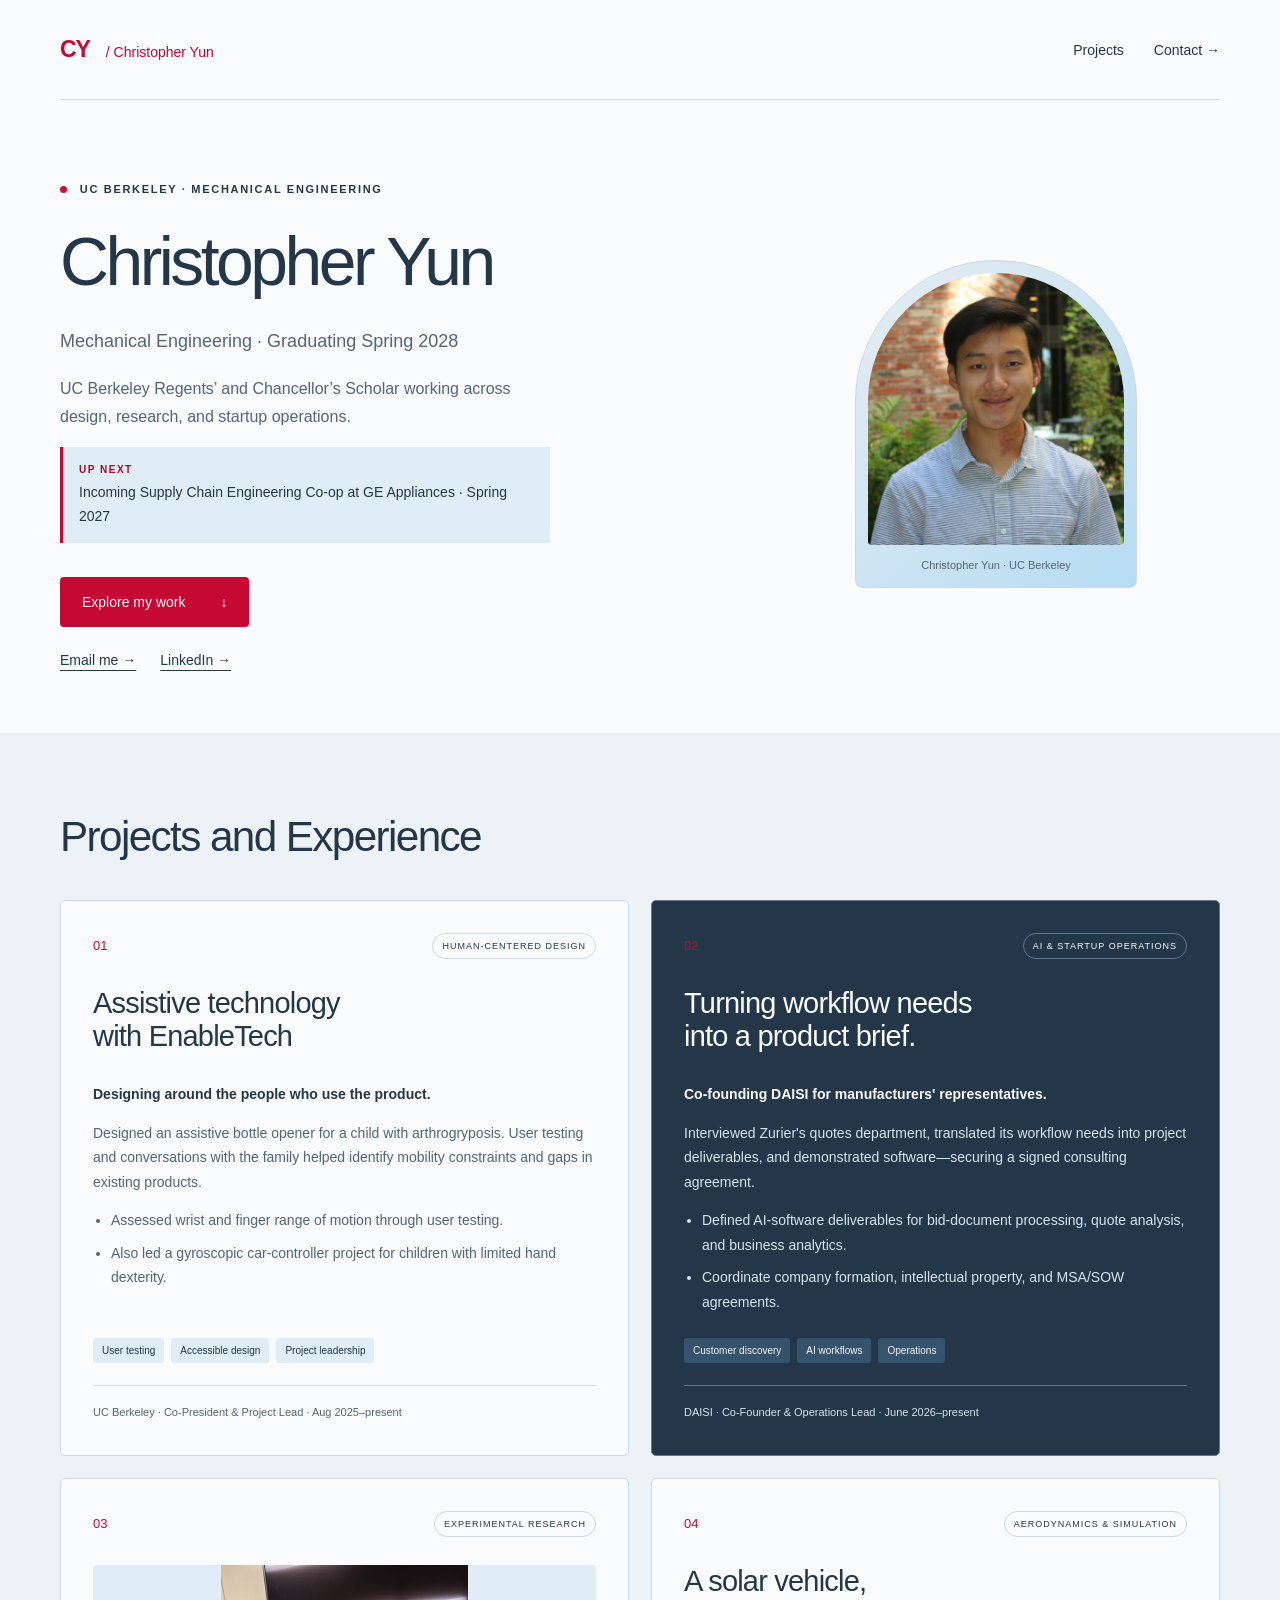
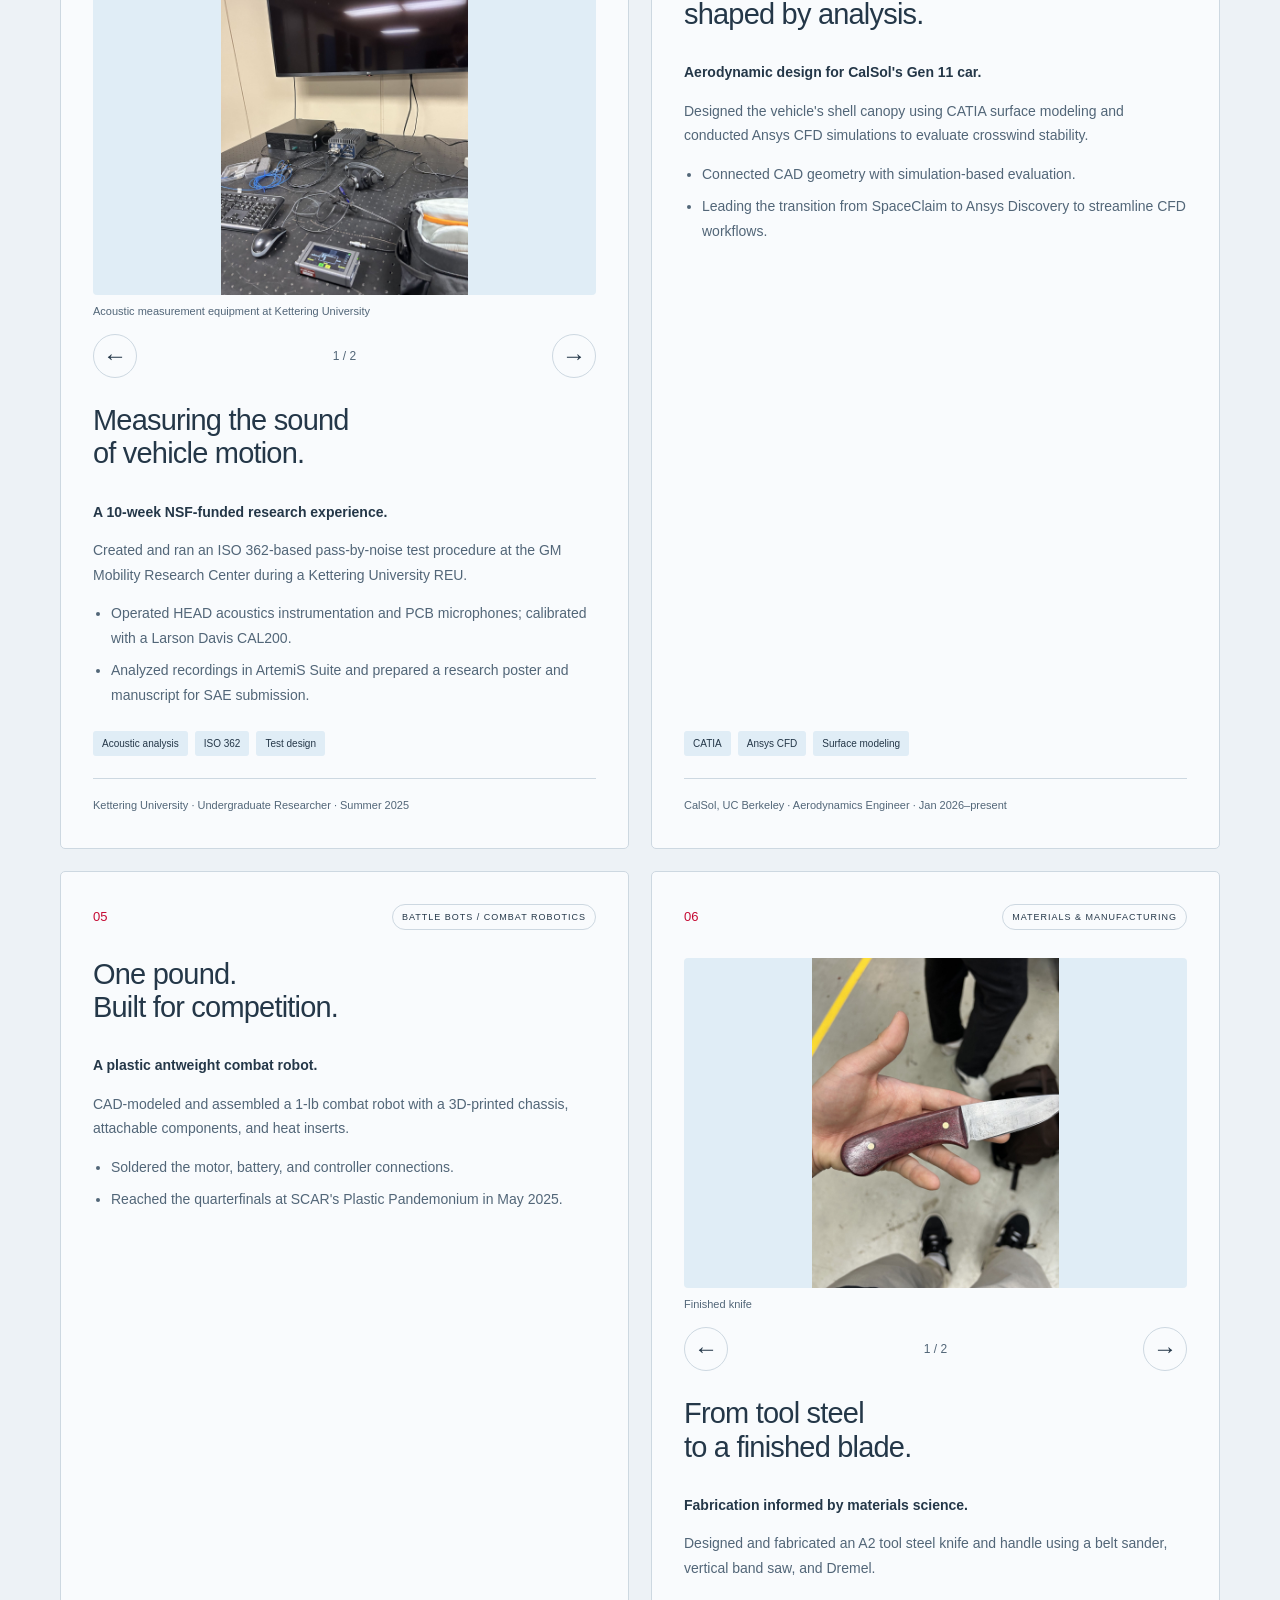
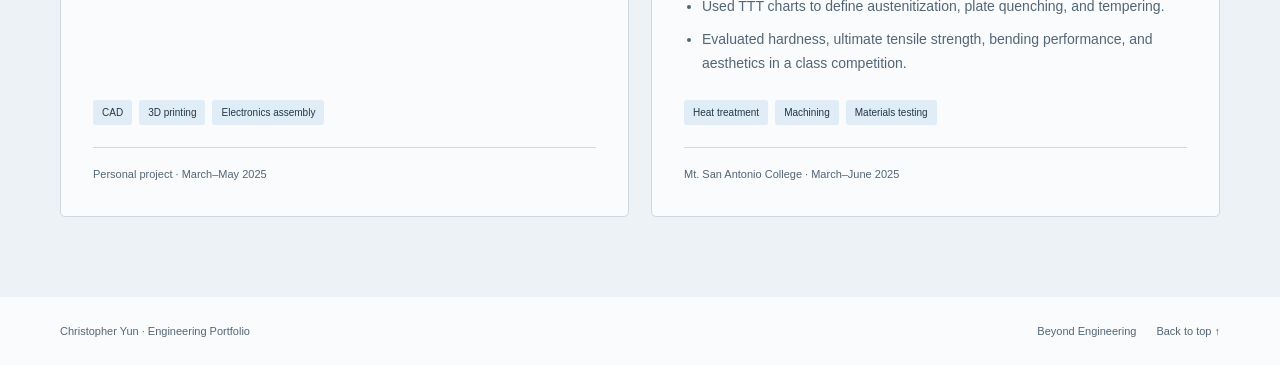
==== commit 9568a69a: "Add Beyond Engineering portfolio page" ====
--- a/index.html
+++ b/index.html
@@ -7,6 +7,10 @@
   <meta name="theme-color" content="#b5dcf3">
   <title>Christopher Yun | Engineering Portfolio</title>
   <link rel="stylesheet" href="style.css?v=front-portrait-7">
+  <style>
+    .footer-links { display: flex; flex-wrap: wrap; gap: 12px 20px; }
+    .footer-links a:hover { text-decoration: underline; }
+  </style>
 </head>
 <body>
   <a class="skip-link" href="#main">Skip to content</a>
@@ -41,7 +45,7 @@
     </div></section>
 
   </main>
-  <footer class="wrap"><span>Christopher Yun · Engineering Portfolio</span><a href="#home">Back to top ↑</a></footer>
+  <footer class="wrap"><span>Christopher Yun · Engineering Portfolio</span><div class="footer-links"><a href="beyond-engineering.html">Beyond Engineering</a><a href="#home">Back to top ↑</a></div></footer>
   <script src="gallery.js?v=1" defer></script>
 </body>
 </html>
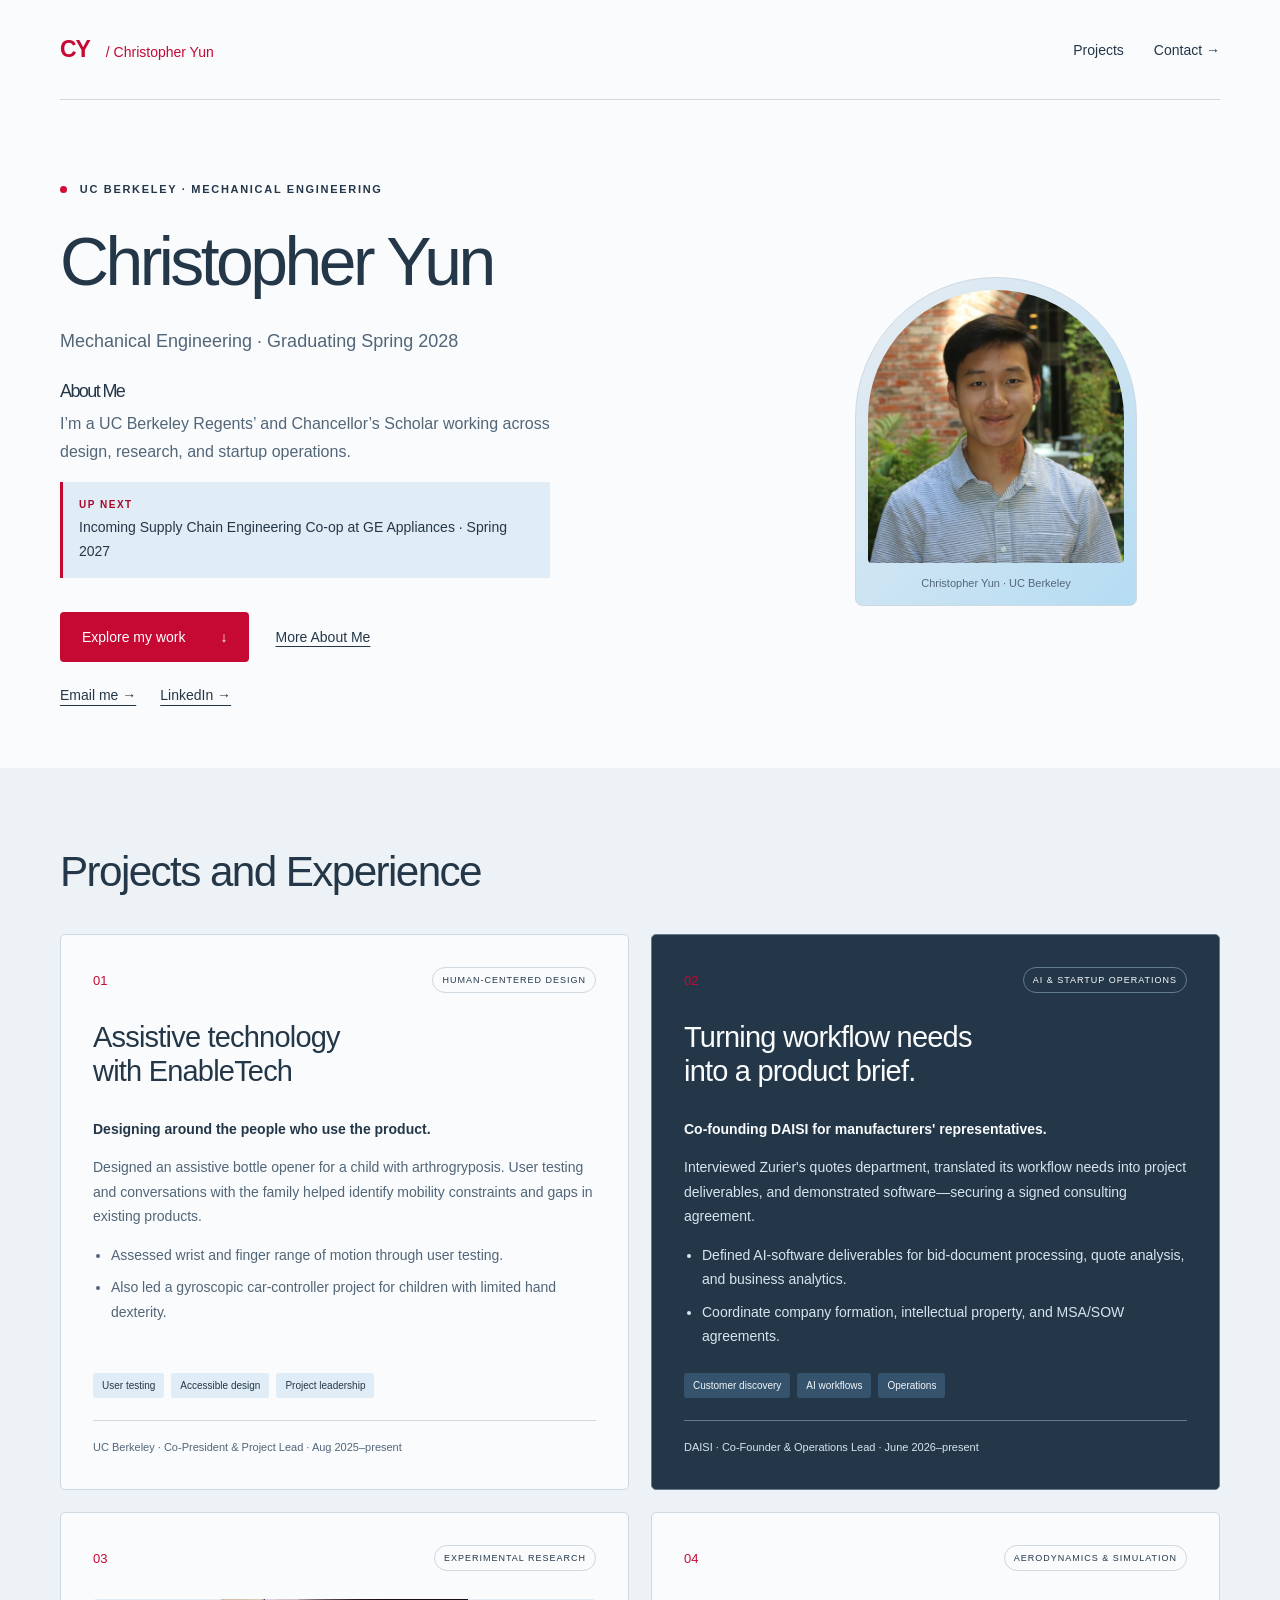
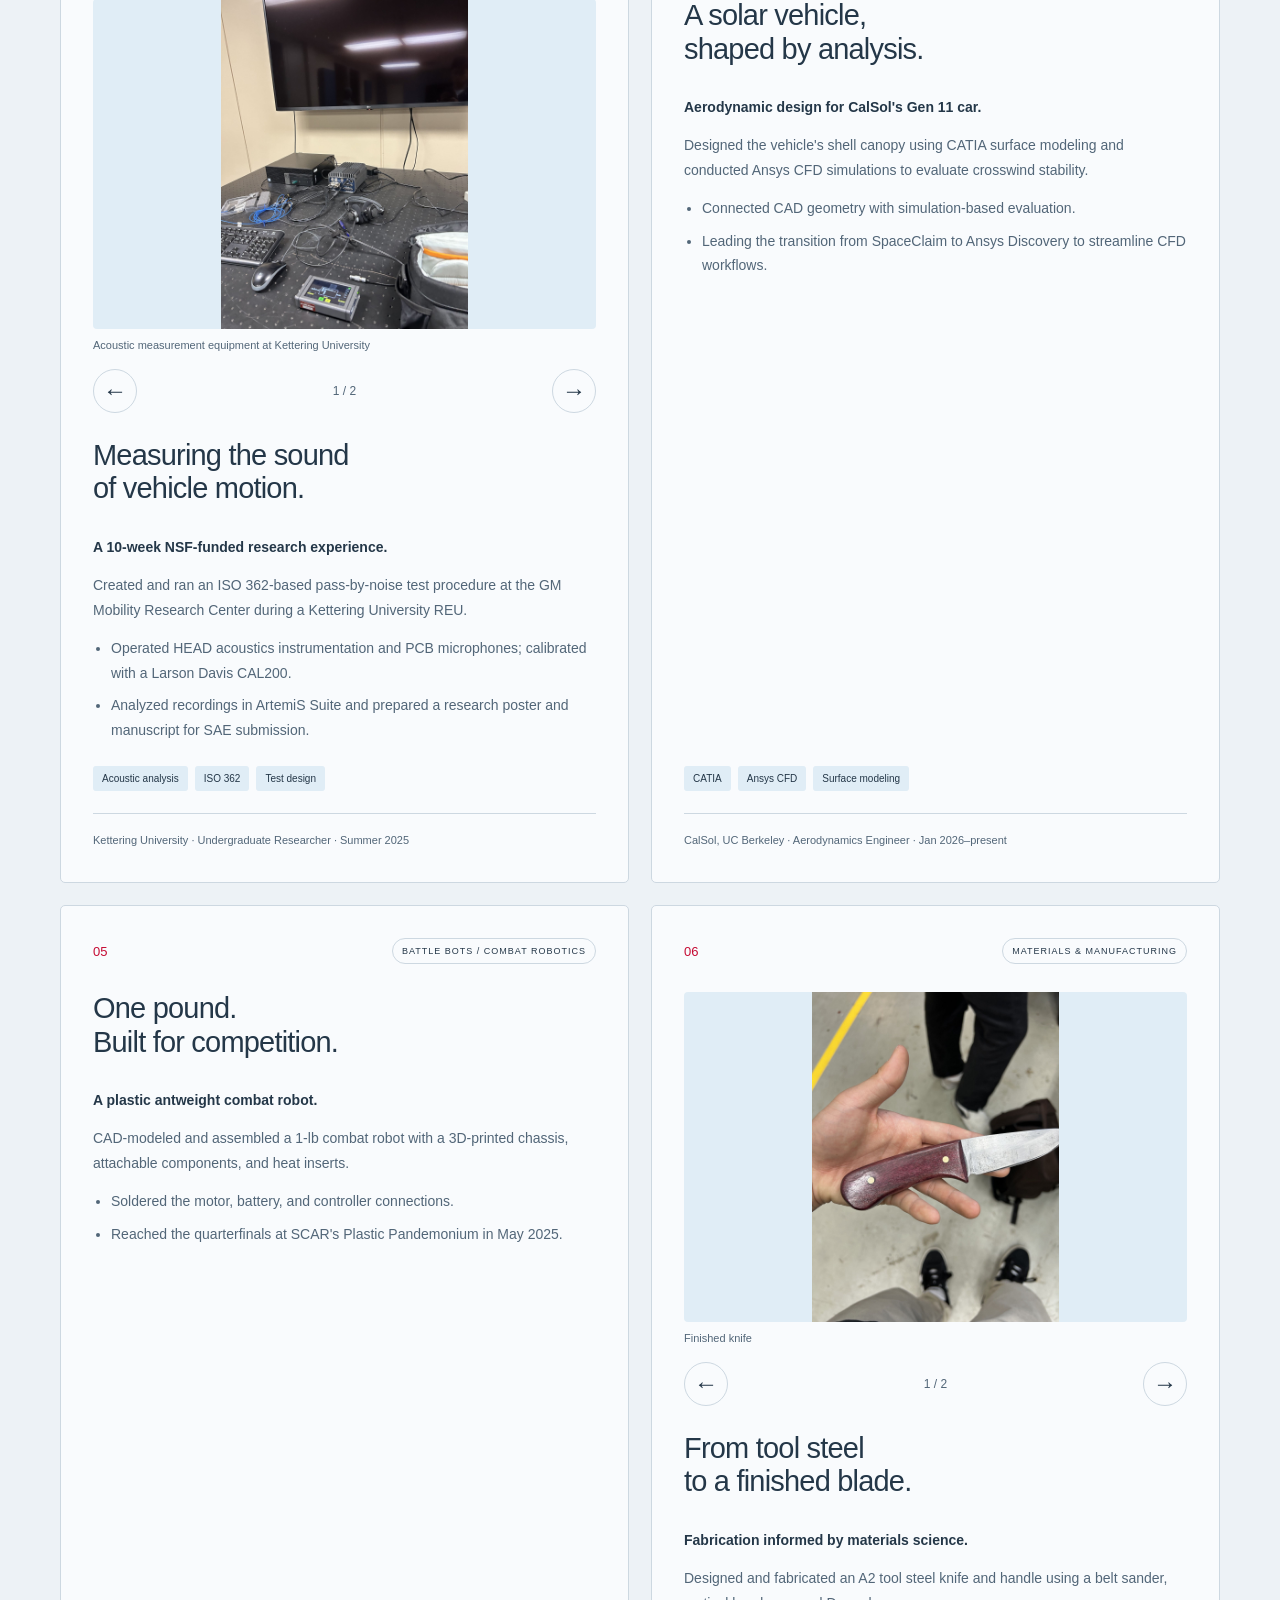
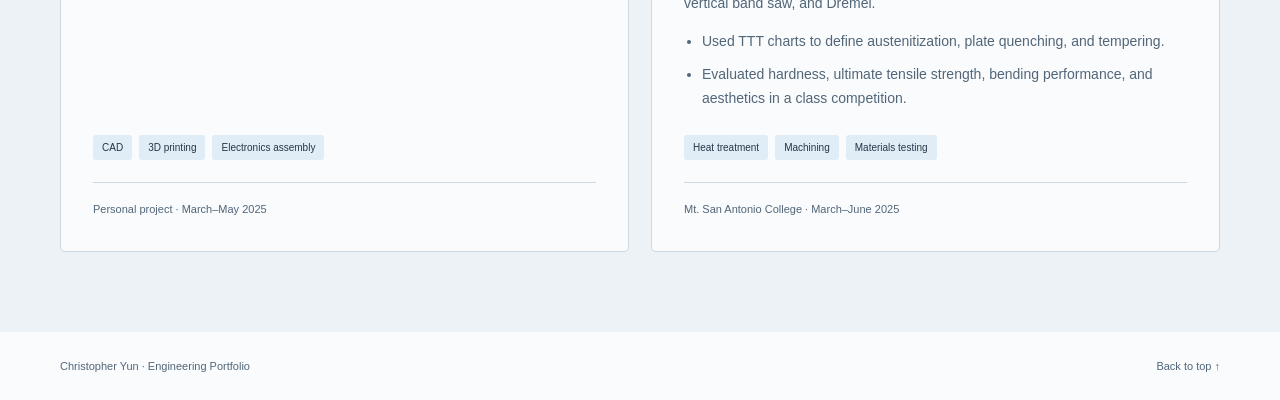
==== commit 6019cec3: "Move About Me into the homepage introduction" ====
--- a/index.html
+++ b/index.html
@@ -8,8 +8,10 @@
   <title>Christopher Yun | Engineering Portfolio</title>
   <link rel="stylesheet" href="style.css?v=front-portrait-7">
   <style>
-    .footer-links { display: flex; flex-wrap: wrap; gap: 12px 20px; }
-    .footer-links a:hover { text-decoration: underline; }
+    .hero-about h2 { margin: 24px 0 0; font-size: 18px; }
+    .hero-about .hero-bio { margin-top: 8px; }
+    .hero .actions { flex-wrap: wrap; }
+    .hero .actions .text-link { text-decoration: underline; text-underline-offset: 4px; }
   </style>
 </head>
 <body>
@@ -24,9 +26,12 @@
         <p class="eyebrow"><span class="status-dot"></span> UC Berkeley · Mechanical Engineering</p>
         <h1 id="hero-title">Christopher Yun</h1>
         <p class="intro">Mechanical Engineering · Graduating Spring 2028</p>
-        <p class="hero-bio">UC Berkeley Regents’ and Chancellor’s Scholar working across design, research, and startup operations.</p>
+        <section class="hero-about" aria-labelledby="about-title">
+          <h2 id="about-title">About Me</h2>
+          <p class="hero-bio">I’m a UC Berkeley Regents’ and Chancellor’s Scholar working across design, research, and startup operations.</p>
+        </section>
         <p class="career-note"><strong>Up next</strong> Incoming Supply Chain Engineering Co-op at GE Appliances · Spring 2027</p>
-        <div class="actions"><a class="button" href="#projects">Explore my work <span aria-hidden="true">&darr;</span></a></div>
+        <div class="actions"><a class="button" href="#projects">Explore my work <span aria-hidden="true">&darr;</span></a><a class="text-link" href="beyond-engineering.html">More About Me</a></div>
         <div class="hero-contact" id="contact"><a href="mailto:christopheryun209@gmail.com">Email me &rarr;</a><a href="https://www.linkedin.com/in/christopher-yun-35905a336/" target="_blank" rel="noopener noreferrer">LinkedIn &rarr;</a></div>
       </div>
       <div class="hero-portrait"><img src="assets/images/Christopher%20Yun%20Linkedin%20Photo.png" alt="Christopher Yun" width="282" height="300" fetchpriority="high"><p>Christopher Yun · UC Berkeley</p></div>
@@ -45,7 +50,7 @@
     </div></section>
 
   </main>
-  <footer class="wrap"><span>Christopher Yun · Engineering Portfolio</span><div class="footer-links"><a href="beyond-engineering.html">Beyond Engineering</a><a href="#home">Back to top ↑</a></div></footer>
+  <footer class="wrap"><span>Christopher Yun · Engineering Portfolio</span><a href="#home">Back to top ↑</a></footer>
   <script src="gallery.js?v=1" defer></script>
 </body>
 </html>
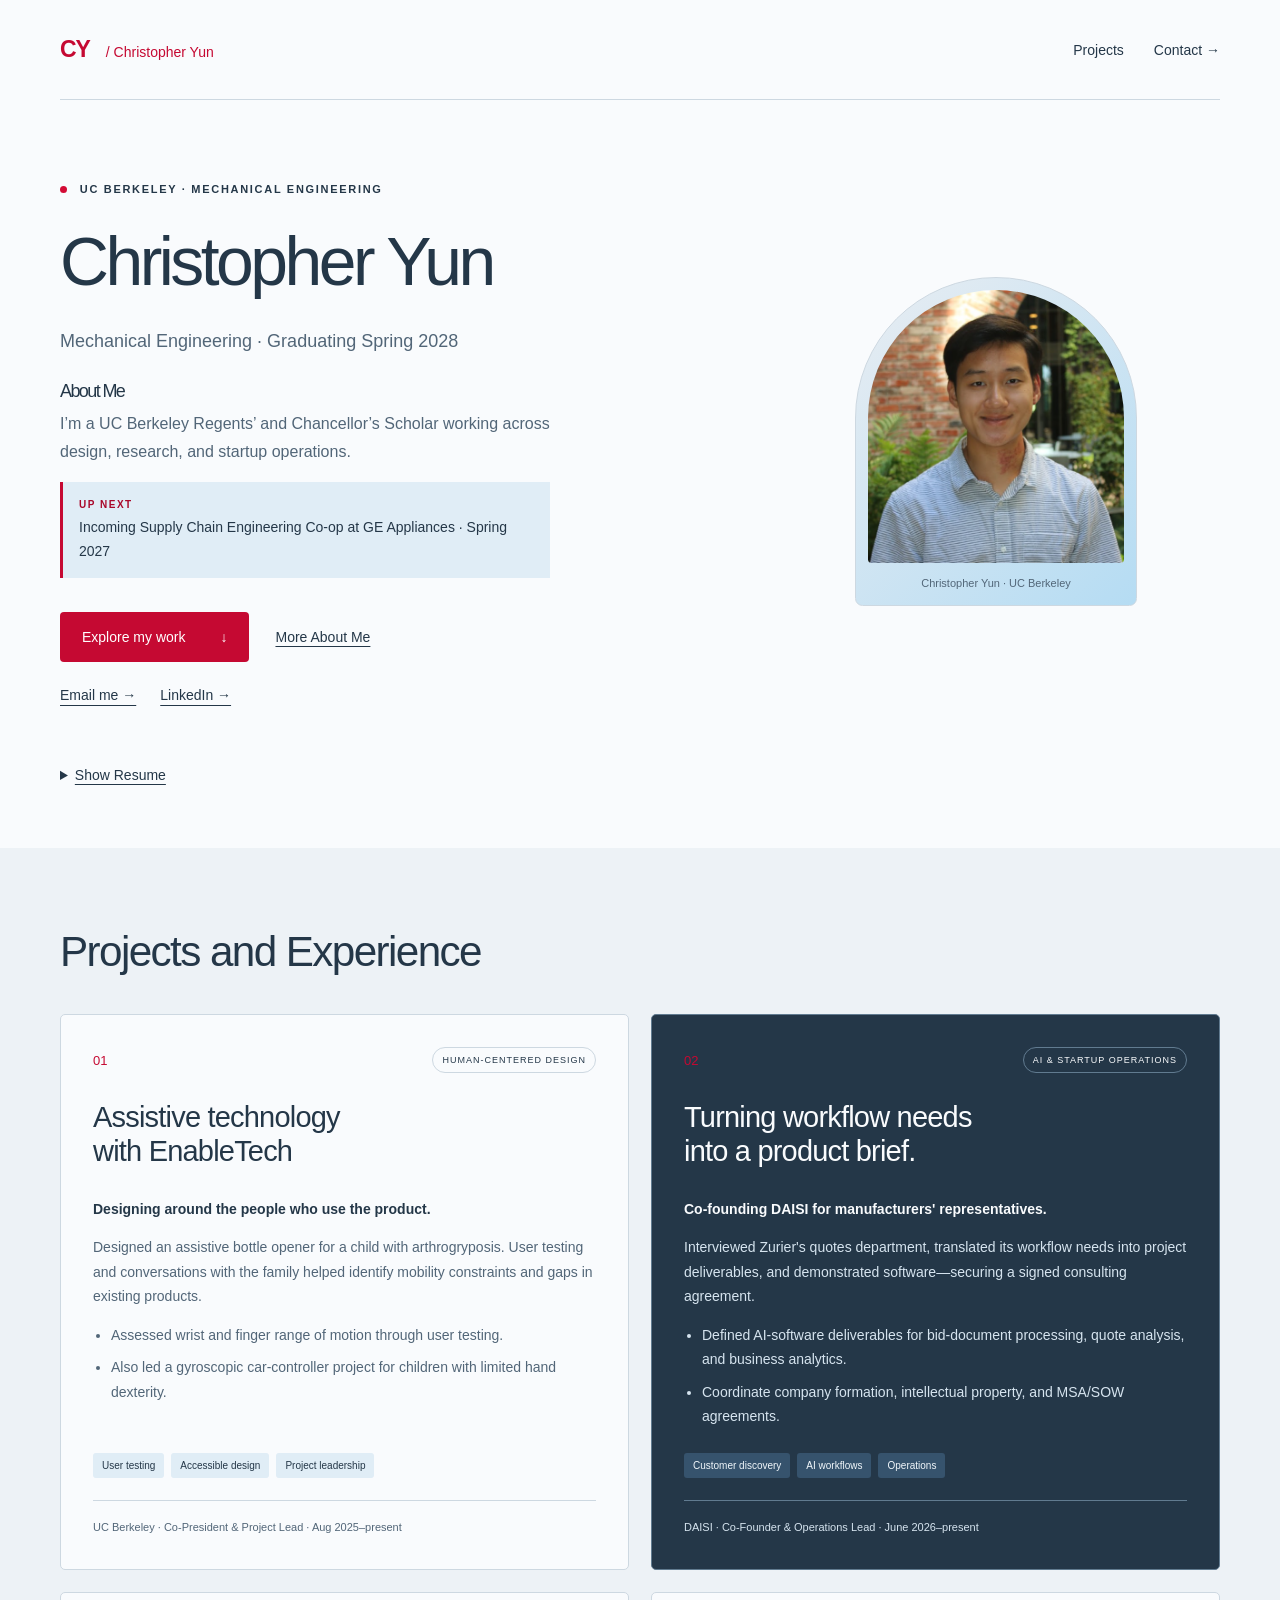
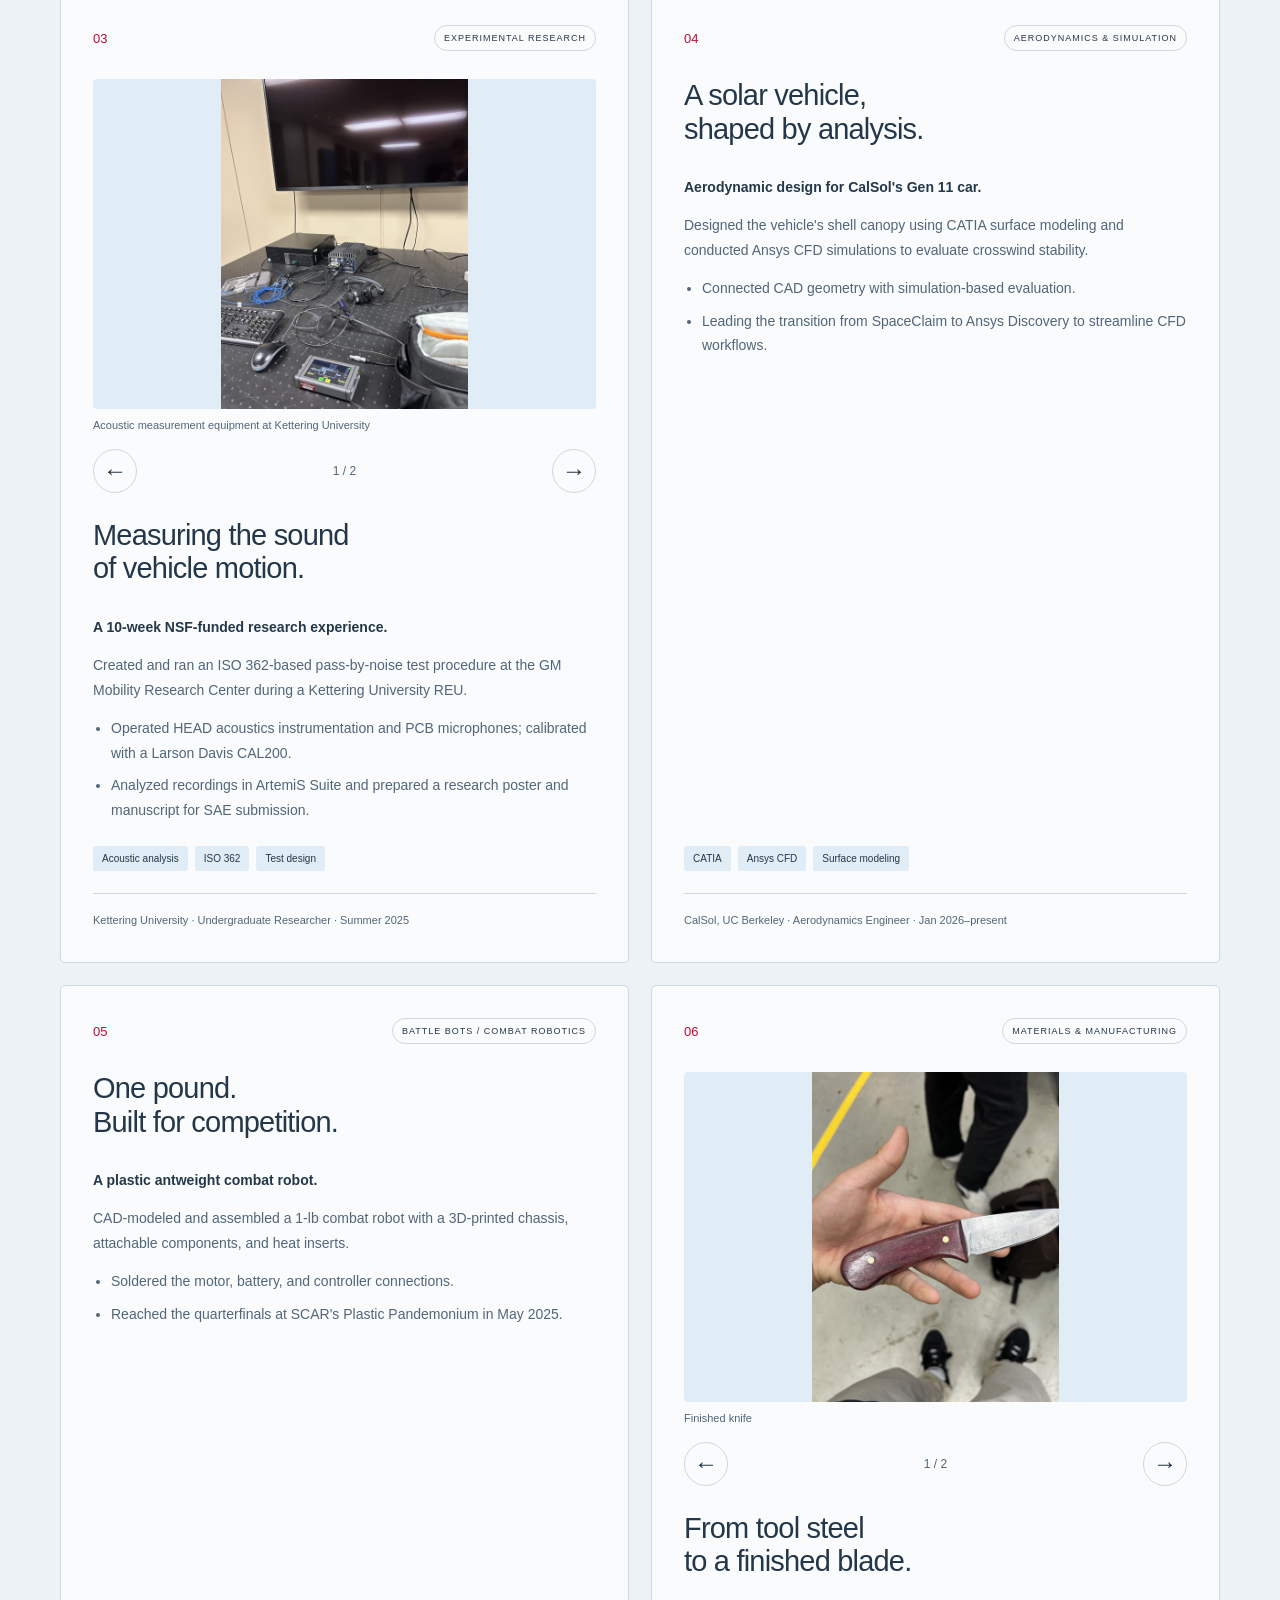
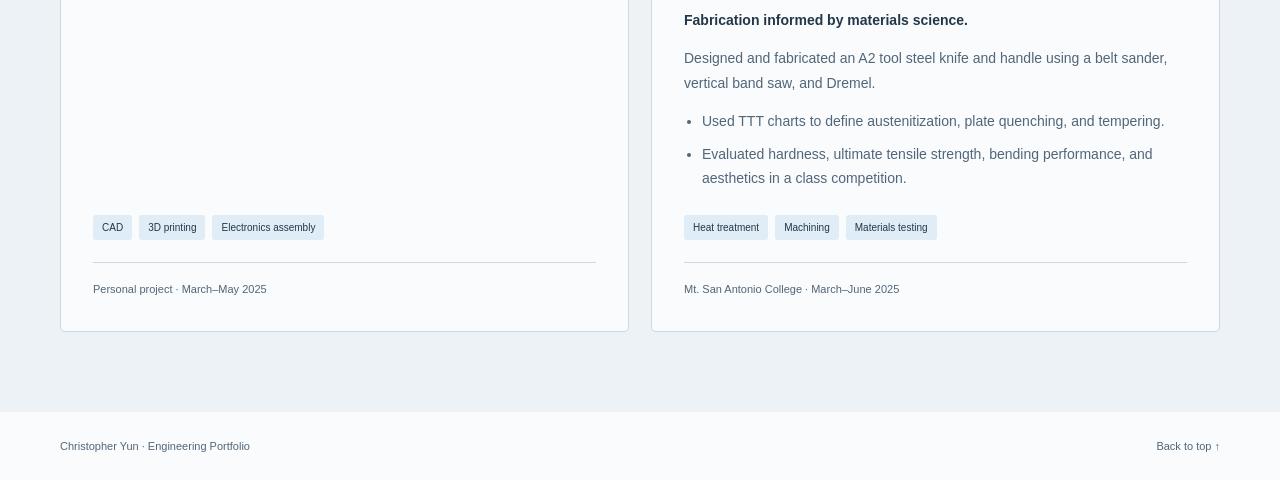
==== commit 77f9c3d6: "Add an inline resume viewer to the homepage" ====
--- a/index.html
+++ b/index.html
@@ -12,6 +12,12 @@
     .hero-about .hero-bio { margin-top: 8px; }
     .hero .actions { flex-wrap: wrap; }
     .hero .actions .text-link { text-decoration: underline; text-underline-offset: 4px; }
+    .resume-preview { margin-top: 24px; }
+    .resume-preview summary { cursor: pointer; width: fit-content; font-size: 14px; text-decoration: underline; text-underline-offset: 4px; }
+    .resume-preview summary:focus-visible { outline: 3px solid #d30b35; outline-offset: 6px; }
+    .resume-preview { grid-column: 1 / -1; }
+    .resume-preview p { font-size: 14px; }
+    .resume-preview iframe { display: block; width: 100%; height: clamp(420px, 75vh, 960px); border: 1px solid var(--line); border-radius: 4px; }
   </style>
 </head>
 <body>
@@ -35,6 +41,11 @@
         <div class="hero-contact" id="contact"><a href="mailto:christopheryun209@gmail.com">Email me &rarr;</a><a href="https://www.linkedin.com/in/christopher-yun-35905a336/" target="_blank" rel="noopener noreferrer">LinkedIn &rarr;</a></div>
       </div>
       <div class="hero-portrait"><img src="assets/images/Christopher%20Yun%20Linkedin%20Photo.png" alt="Christopher Yun" width="282" height="300" fetchpriority="high"><p>Christopher Yun · UC Berkeley</p></div>
+      <details class="resume-preview">
+        <summary>Show Resume</summary>
+        <p><a href="assets/christopher-yun-resume.pdf" target="_blank" rel="noopener">Open resume PDF in a new tab</a></p>
+        <iframe src="assets/christopher-yun-resume.pdf" title="Christopher Yun’s resume (PDF)" loading="lazy"></iframe>
+      </details>
     </section>
 
     <section class="projects-section" id="projects" aria-labelledby="projects-title"><div class="wrap">
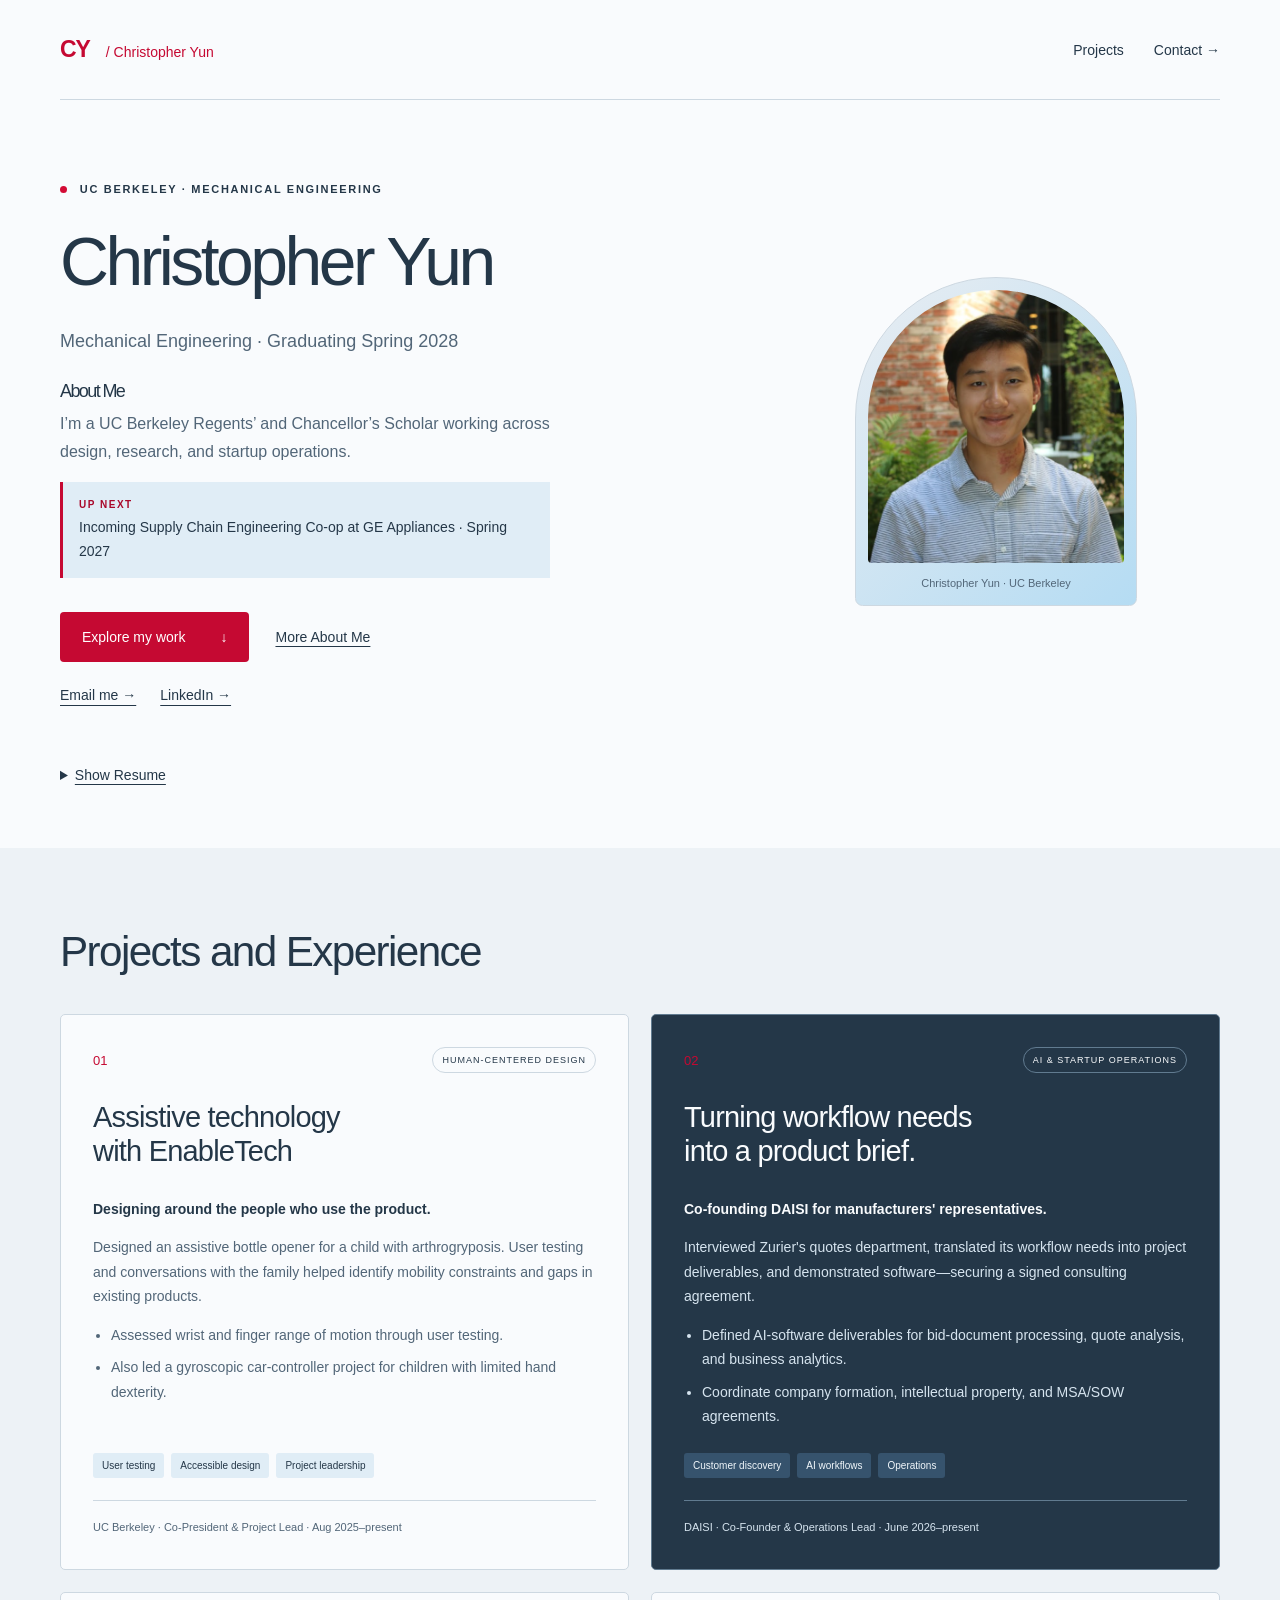
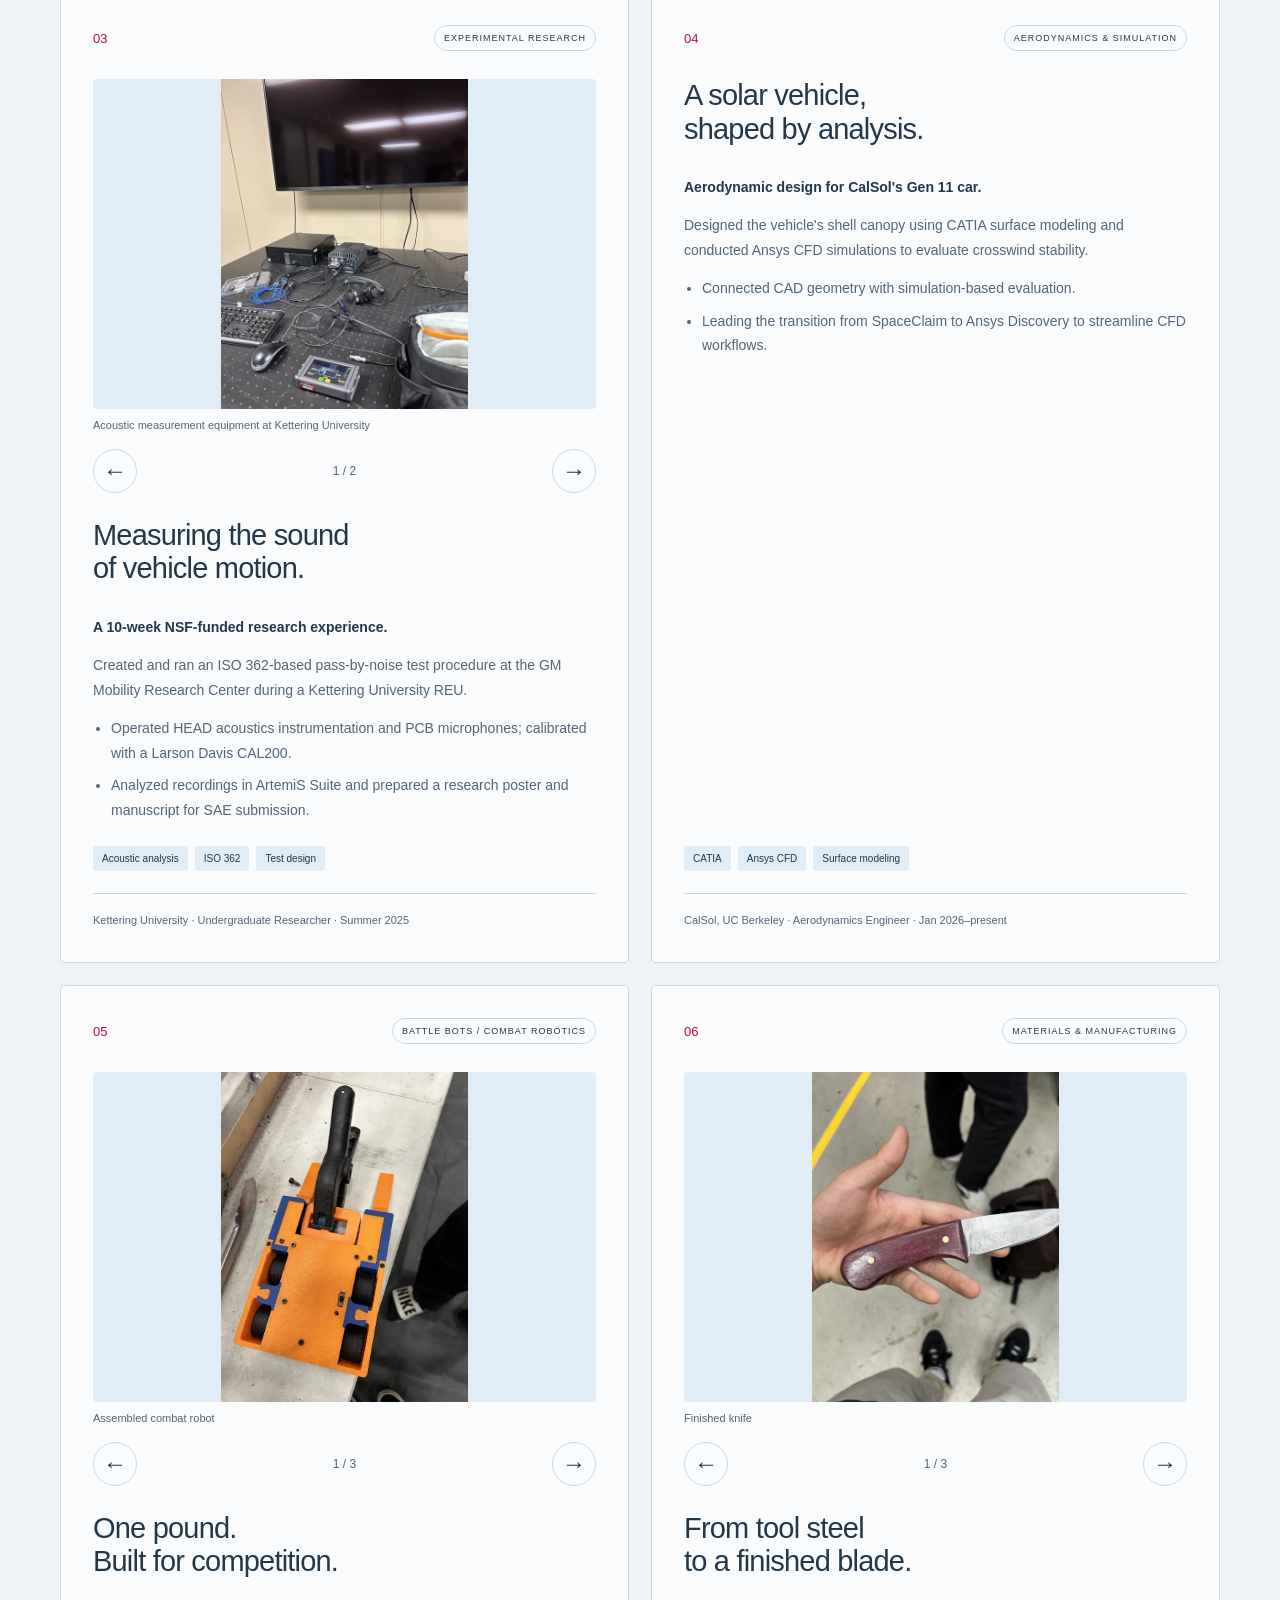
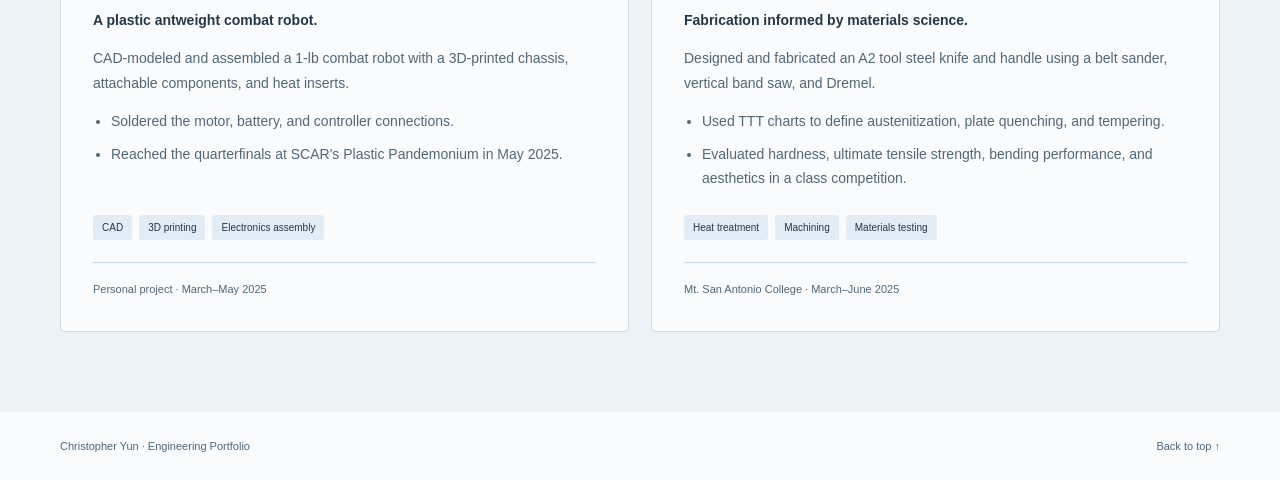
==== commit ce39020a: "Add About Me and engineering project photos" ====
--- a/index.html
+++ b/index.html
@@ -55,8 +55,8 @@
         <article class="project-card accent-card"><div class="project-top"><span class="project-number">02</span><span class="category">AI & startup operations</span></div><h3>Turning workflow needs<br>into a product brief.</h3><p class="project-summary">Co-founding DAISI for manufacturers' representatives.</p><p>Interviewed Zurier's quotes department, translated its workflow needs into project deliverables, and demonstrated software—securing a signed consulting agreement.</p><ul><li>Defined AI-software deliverables for bid-document processing, quote analysis, and business analytics.</li><li>Coordinate company formation, intellectual property, and MSA/SOW agreements.</li></ul><div class="tags"><span>Customer discovery</span><span>AI workflows</span><span>Operations</span></div><p class="project-meta">DAISI · Co-Founder & Operations Lead · June 2026–present</p></article>
         <article class="project-card"><div class="project-top"><span class="project-number">03</span><span class="category">Experimental research</span></div><div class="project-gallery"><figure><a href="assets/images/kettering-equipment.png"><img src="assets/images/kettering-equipment.png" alt="Acoustic research equipment, cables, headphones, and measurement instruments on a Kettering laboratory workbench" loading="lazy" width="1368" height="1824"></a><figcaption>Acoustic measurement equipment at Kettering University</figcaption></figure><figure><a href="assets/images/kettering-lab.png"><img src="assets/images/kettering-lab.png" alt="Christopher Yun in the Kettering acoustics laboratory beside an acoustic test mannequin" loading="lazy" width="1368" height="1824"></a><figcaption>In the Kettering acoustics laboratory</figcaption></figure></div><h3>Measuring the sound<br>of vehicle motion.</h3><p class="project-summary">A 10-week NSF-funded research experience.</p><p>Created and ran an ISO 362-based pass-by-noise test procedure at the GM Mobility Research Center during a Kettering University REU.</p><ul><li>Operated HEAD acoustics instrumentation and PCB microphones; calibrated with a Larson Davis CAL200.</li><li>Analyzed recordings in ArtemiS Suite and prepared a research poster and manuscript for SAE submission.</li></ul><div class="tags"><span>Acoustic analysis</span><span>ISO 362</span><span>Test design</span></div><p class="project-meta">Kettering University · Undergraduate Researcher · Summer 2025</p></article>
         <article class="project-card"><div class="project-top"><span class="project-number">04</span><span class="category">Aerodynamics & simulation</span></div><h3>A solar vehicle,<br>shaped by analysis.</h3><p class="project-summary">Aerodynamic design for CalSol's Gen 11 car.</p><p>Designed the vehicle's shell canopy using CATIA surface modeling and conducted Ansys CFD simulations to evaluate crosswind stability.</p><ul><li>Connected CAD geometry with simulation-based evaluation.</li><li>Leading the transition from SpaceClaim to Ansys Discovery to streamline CFD workflows.</li></ul><div class="tags"><span>CATIA</span><span>Ansys CFD</span><span>Surface modeling</span></div><p class="project-meta">CalSol, UC Berkeley · Aerodynamics Engineer · Jan 2026–present</p></article>
-        <article class="project-card"><div class="project-top"><span class="project-number">05</span><span class="category">Battle Bots / Combat Robotics</span></div><h3>One pound.<br>Built for competition.</h3><p class="project-summary">A plastic antweight combat robot.</p><p>CAD-modeled and assembled a 1-lb combat robot with a 3D-printed chassis, attachable components, and heat inserts.</p><ul><li>Soldered the motor, battery, and controller connections.</li><li>Reached the quarterfinals at SCAR's Plastic Pandemonium in May 2025.</li></ul><div class="tags"><span>CAD</span><span>3D printing</span><span>Electronics assembly</span></div><p class="project-meta">Personal project · March–May 2025</p></article>
-        <article class="project-card"><div class="project-top"><span class="project-number">06</span><span class="category">Materials & manufacturing</span></div><div class="project-gallery knife-gallery"><figure><a href="assets/images/knife-finished.png"><img src="assets/images/knife-finished.png" alt="Finished steel knife with a polished purple wooden handle and brass pins" loading="lazy" width="1368" height="1824"></a><figcaption>Finished knife</figcaption></figure><figure><a href="assets/images/knife-sheath.png"><img src="assets/images/knife-sheath.png" alt="Finished knife resting in a stitched leather sheath" loading="lazy" width="1368" height="1824"></a><figcaption>Knife with leather sheath</figcaption></figure></div><h3>From tool steel<br>to a finished blade.</h3><p class="project-summary">Fabrication informed by materials science.</p><p>Designed and fabricated an A2 tool steel knife and handle using a belt sander, vertical band saw, and Dremel.</p><ul><li>Used TTT charts to define austenitization, plate quenching, and tempering.</li><li>Evaluated hardness, ultimate tensile strength, bending performance, and aesthetics in a class competition.</li></ul><div class="tags"><span>Heat treatment</span><span>Machining</span><span>Materials testing</span></div><p class="project-meta">Mt. San Antonio College · March–June 2025</p></article>
+        <article class="project-card"><div class="project-top"><span class="project-number">05</span><span class="category">Battle Bots / Combat Robotics</span></div><div class="project-gallery"><figure><a href="assets/images/battle-bots-assembled.webp"><img src="assets/images/battle-bots-assembled.webp" width="675" height="900" loading="lazy" alt="Assembled orange and blue combat robot on a workbench"></a><figcaption>Assembled combat robot</figcaption></figure><figure><a href="assets/images/battle-bots-electronics.webp"><img src="assets/images/battle-bots-electronics.webp" width="675" height="900" loading="lazy" alt="Combat robot with the top cover removed and electronics visible"></a><figcaption>Electronics inside the chassis</figcaption></figure><figure><a href="assets/images/battle-bots-damage.webp"><img src="assets/images/battle-bots-damage.webp" width="675" height="900" loading="lazy" alt="Broken blue chassis and damaged orange top cover"></a><figcaption>Chassis damage after two matches</figcaption></figure></div><h3>One pound.<br>Built for competition.</h3><p class="project-summary">A plastic antweight combat robot.</p><p>CAD-modeled and assembled a 1-lb combat robot with a 3D-printed chassis, attachable components, and heat inserts.</p><ul><li>Soldered the motor, battery, and controller connections.</li><li>Reached the quarterfinals at SCAR's Plastic Pandemonium in May 2025.</li></ul><div class="tags"><span>CAD</span><span>3D printing</span><span>Electronics assembly</span></div><p class="project-meta">Personal project · March–May 2025</p></article>
+        <article class="project-card"><div class="project-top"><span class="project-number">06</span><span class="category">Materials & manufacturing</span></div><div class="project-gallery knife-gallery"><figure><a href="assets/images/knife-finished.png"><img src="assets/images/knife-finished.png" alt="Finished steel knife with a polished purple wooden handle and brass pins" loading="lazy" width="1368" height="1824"></a><figcaption>Finished knife</figcaption></figure><figure><a href="assets/images/knife-sheath.png"><img src="assets/images/knife-sheath.png" alt="Finished knife resting in a stitched leather sheath" loading="lazy" width="1368" height="1824"></a><figcaption>Knife with leather sheath</figcaption></figure><figure><a href="assets/images/knife-tensile-testing.webp"><img src="assets/images/knife-tensile-testing.webp" width="507" height="900" loading="lazy" alt="Christopher Yun preparing a specimen in an Instron testing machine"></a><figcaption>Tensile testing for the knife materials project</figcaption></figure></div><h3>From tool steel<br>to a finished blade.</h3><p class="project-summary">Fabrication informed by materials science.</p><p>Designed and fabricated an A2 tool steel knife and handle using a belt sander, vertical band saw, and Dremel.</p><ul><li>Used TTT charts to define austenitization, plate quenching, and tempering.</li><li>Evaluated hardness, ultimate tensile strength, bending performance, and aesthetics in a class competition.</li></ul><div class="tags"><span>Heat treatment</span><span>Machining</span><span>Materials testing</span></div><p class="project-meta">Mt. San Antonio College · March–June 2025</p></article>
       </div>
     </div></section>
 
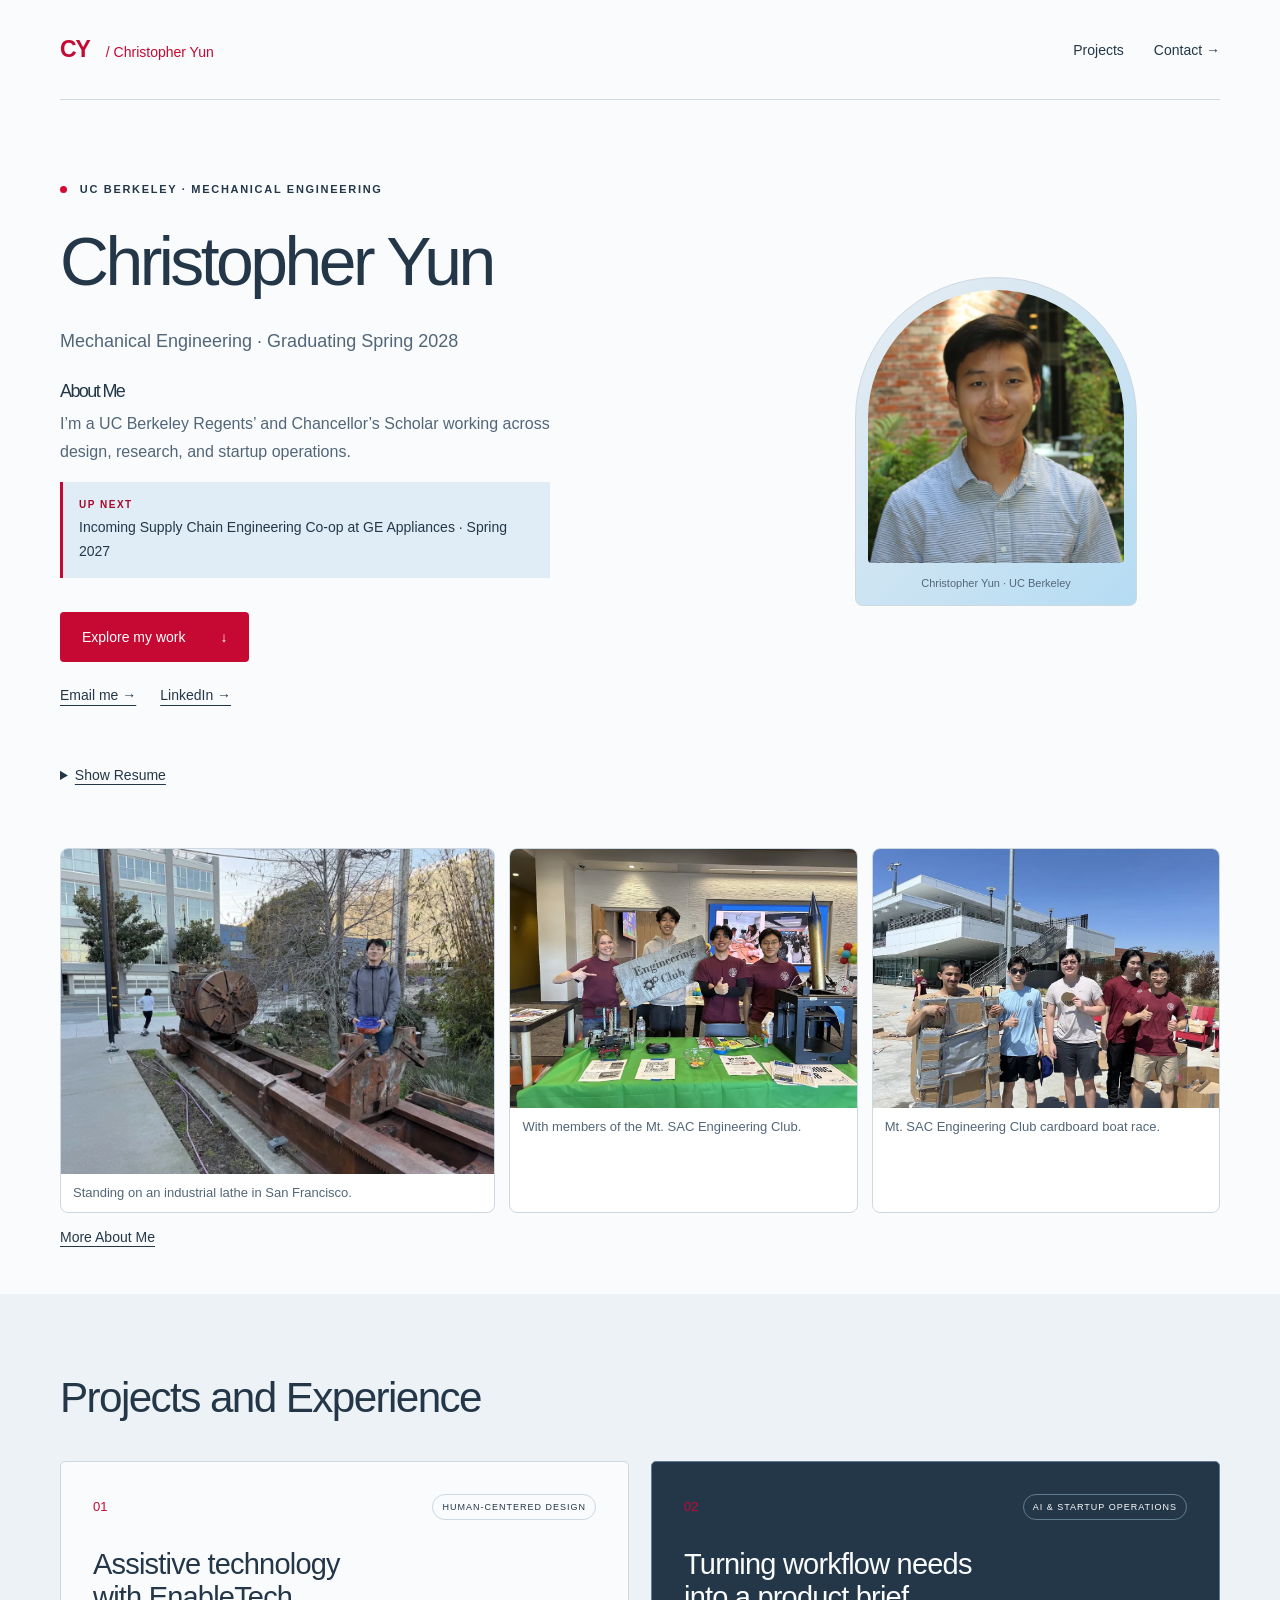
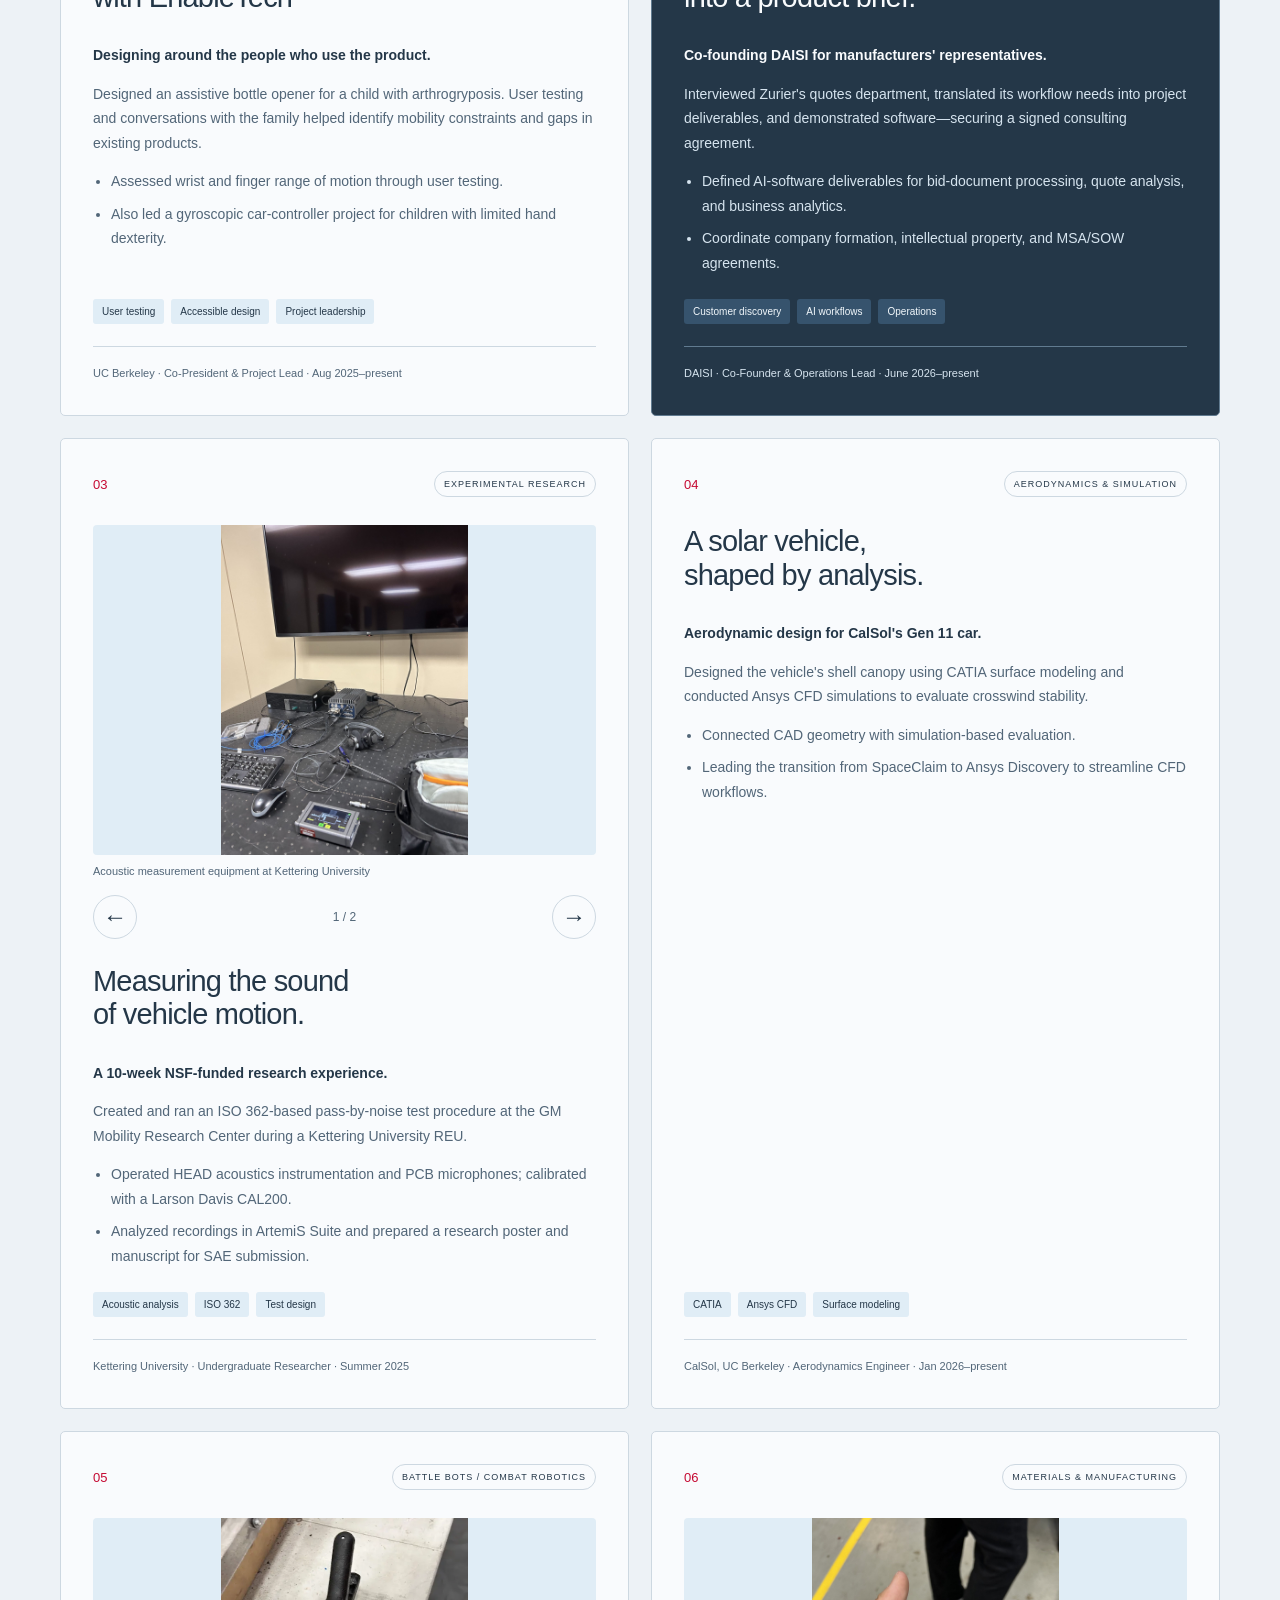
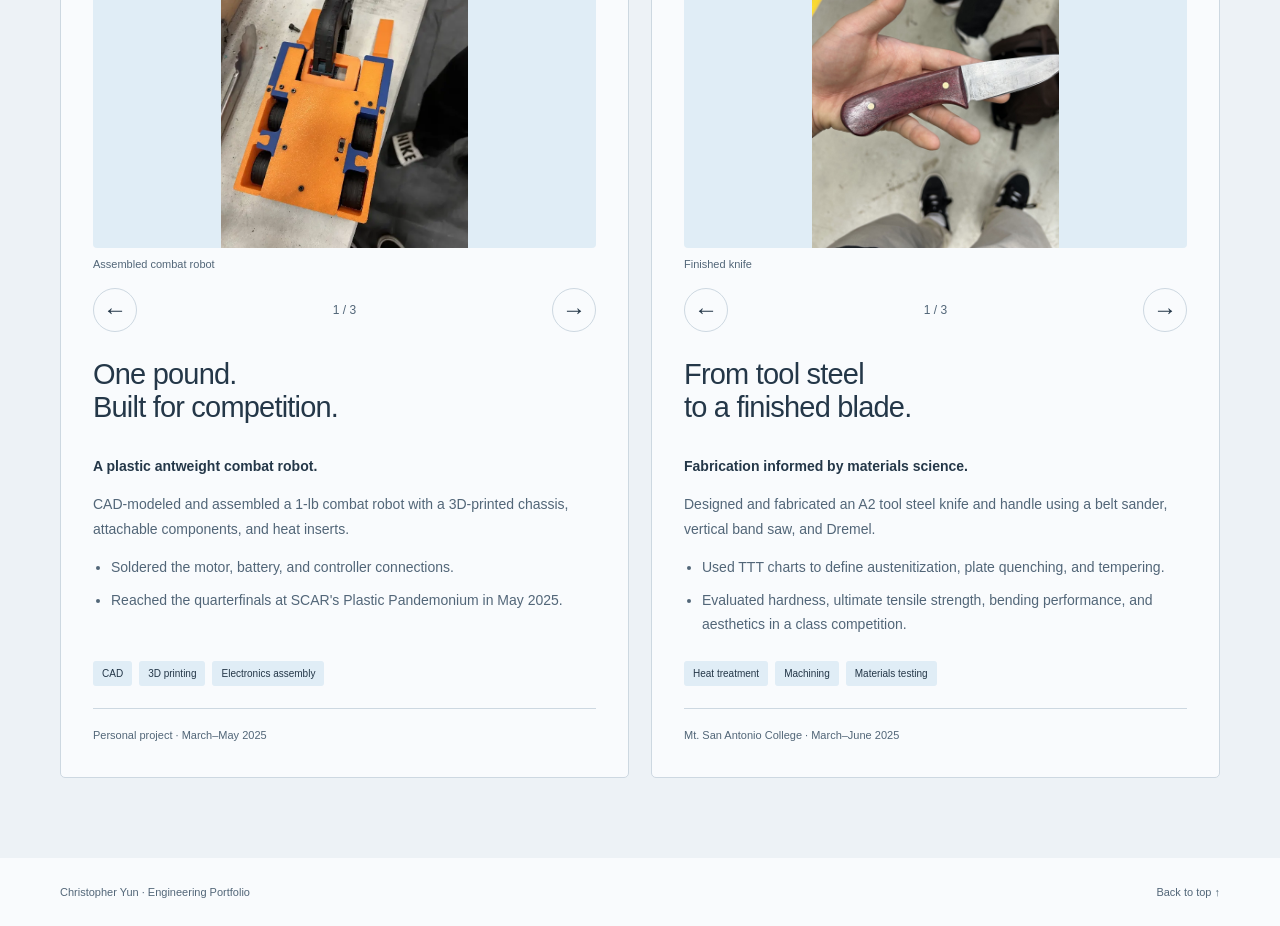
==== commit 2f1031b4: "Show About Me photos on the homepage" ====
--- a/index.html
+++ b/index.html
@@ -18,6 +18,21 @@
     .resume-preview { grid-column: 1 / -1; }
     .resume-preview p { font-size: 14px; }
     .resume-preview iframe { display: block; width: 100%; height: clamp(420px, 75vh, 960px); border: 1px solid var(--line); border-radius: 4px; }
+    .about-photos { margin-bottom: 48px; }
+    .about-photo-grid { display: grid; grid-template-columns: 1.25fr 1fr 1fr; gap: 14px; }
+    .about-photo-grid figure { min-width: 0; margin: 0; overflow: hidden; border: 1px solid var(--line); border-radius: 8px; background: var(--white); }
+    .about-photo-frame { overflow: hidden; }
+    .about-photo-frame img { display: block; width: 100%; height: auto; aspect-ratio: 4 / 3; object-fit: cover; }
+    .about-photo-grid figcaption { padding: 10px 12px; color: var(--muted); font-size: 13px; line-height: 1.4; }
+    .about-photos > .text-link { display: inline-block; margin-top: 16px; text-decoration: underline; text-underline-offset: 4px; }
+    @media (hover: hover) and (prefers-reduced-motion: no-preference) {
+      .about-photo-frame img { transition: transform 240ms ease; }
+      .about-photo-grid figure:hover img { transform: scale(1.04); }
+    }
+    @media (max-width: 600px) {
+      .about-photo-grid { grid-template-columns: repeat(2, minmax(0, 1fr)); gap: 10px; }
+      .about-photo-grid figure:first-child { grid-column: 1 / -1; }
+    }
   </style>
 </head>
 <body>
@@ -37,7 +52,7 @@
           <p class="hero-bio">I’m a UC Berkeley Regents’ and Chancellor’s Scholar working across design, research, and startup operations.</p>
         </section>
         <p class="career-note"><strong>Up next</strong> Incoming Supply Chain Engineering Co-op at GE Appliances · Spring 2027</p>
-        <div class="actions"><a class="button" href="#projects">Explore my work <span aria-hidden="true">&darr;</span></a><a class="text-link" href="beyond-engineering.html">More About Me</a></div>
+        <div class="actions"><a class="button" href="#projects">Explore my work <span aria-hidden="true">&darr;</span></a></div>
         <div class="hero-contact" id="contact"><a href="mailto:christopheryun209@gmail.com">Email me &rarr;</a><a href="https://www.linkedin.com/in/christopher-yun-35905a336/" target="_blank" rel="noopener noreferrer">LinkedIn &rarr;</a></div>
       </div>
       <div class="hero-portrait"><img src="assets/images/Christopher%20Yun%20Linkedin%20Photo.png" alt="Christopher Yun" width="282" height="300" fetchpriority="high"><p>Christopher Yun · UC Berkeley</p></div>
@@ -46,6 +61,15 @@
         <p><a href="assets/christopher-yun-resume.pdf" target="_blank" rel="noopener">Open resume PDF in a new tab</a></p>
         <iframe src="assets/christopher-yun-resume.pdf" title="Christopher Yun’s resume (PDF)" loading="lazy"></iframe>
       </details>
+    </section>
+
+    <section class="about-photos wrap" aria-label="About me photos">
+      <div class="about-photo-grid">
+        <figure><div class="about-photo-frame"><img src="assets/images/san-francisco-lathe.webp" width="1050" height="788" loading="lazy" alt="Christopher Yun standing on an industrial lathe displayed outdoors"></div><figcaption>Standing on an industrial lathe in San Francisco.</figcaption></figure>
+        <figure><div class="about-photo-frame"><img src="assets/images/mt-sac-engineering-club.webp" width="1050" height="788" loading="lazy" alt="Engineering Club members behind a display table with a robot and 3D printer"></div><figcaption>With members of the Mt. SAC Engineering Club.</figcaption></figure>
+        <figure><div class="about-photo-frame"><img src="assets/images/mt-sac-cardboard-boat-race.webp" width="1050" height="788" loading="lazy" alt="Engineering Club members posing with a cardboard boat"></div><figcaption>Mt. SAC Engineering Club cardboard boat race.</figcaption></figure>
+      </div>
+      <a class="text-link" href="beyond-engineering.html">More About Me</a>
     </section>
 
     <section class="projects-section" id="projects" aria-labelledby="projects-title"><div class="wrap">
